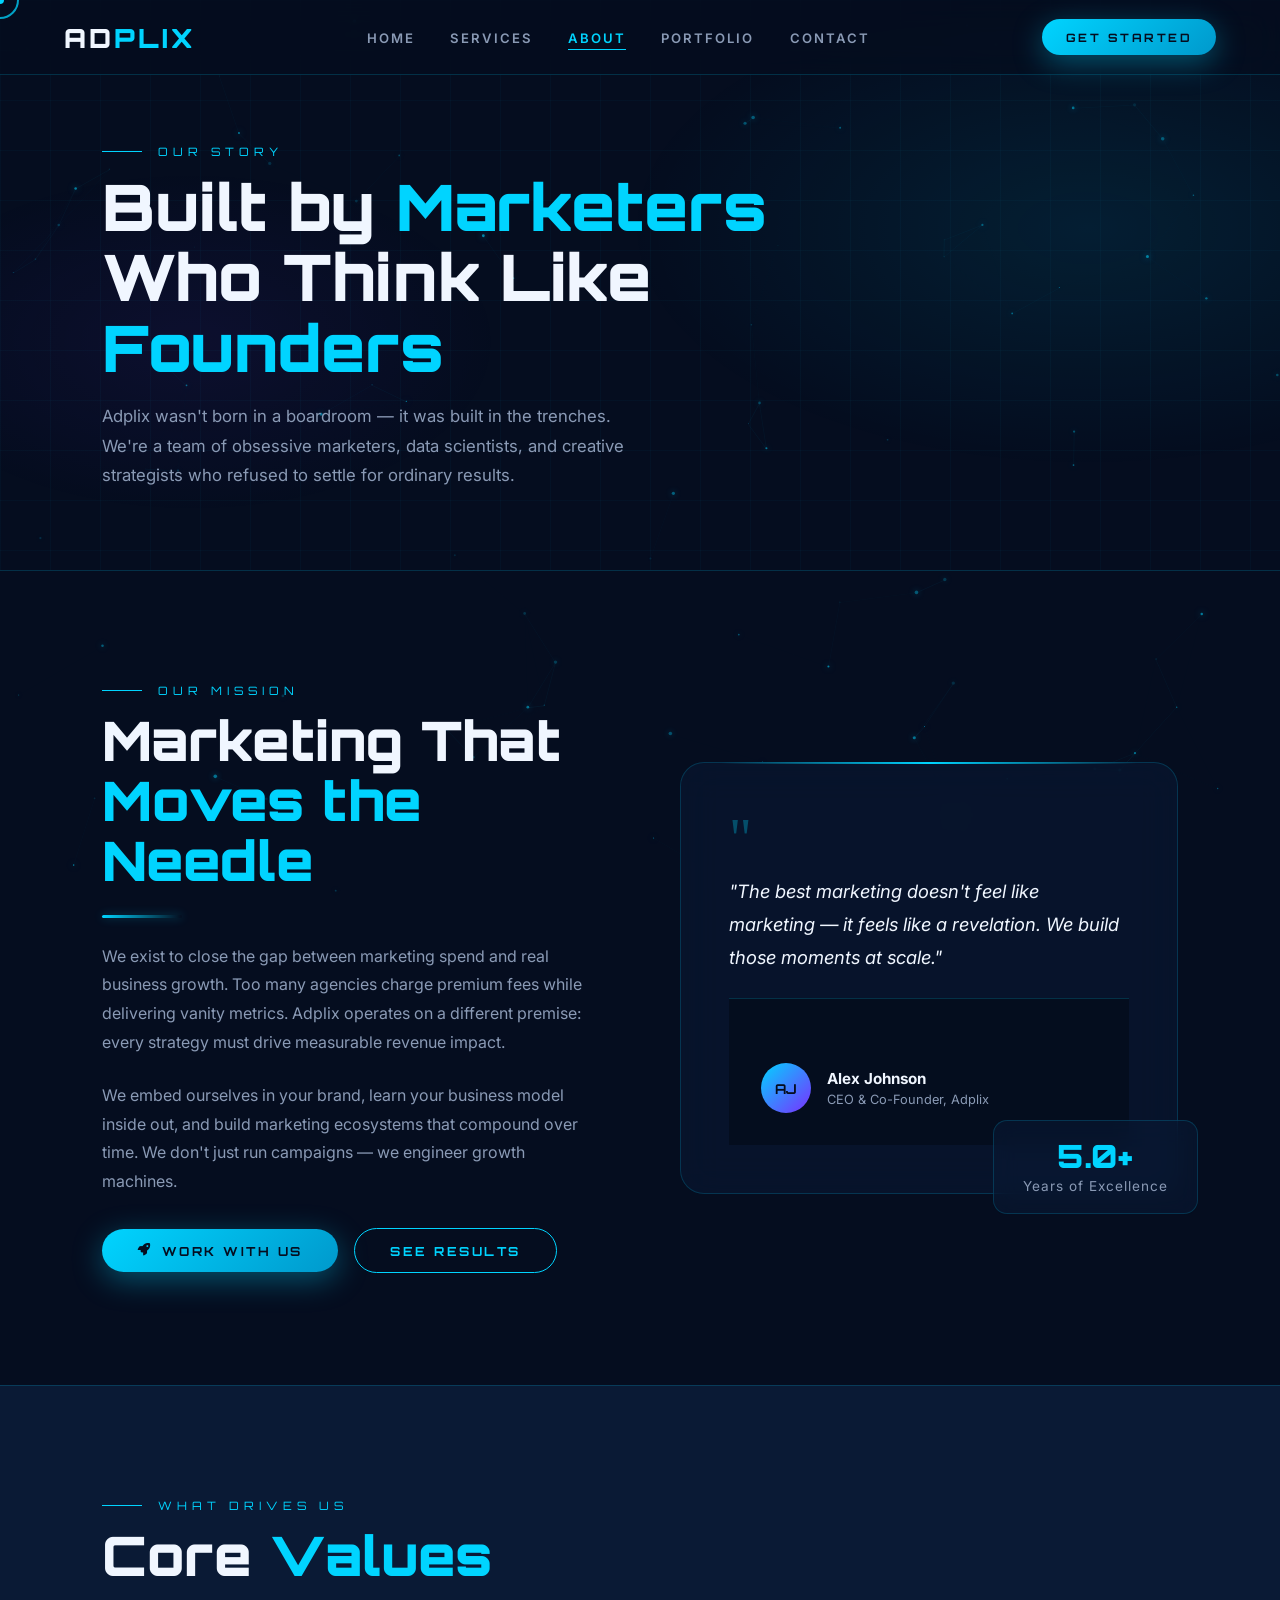
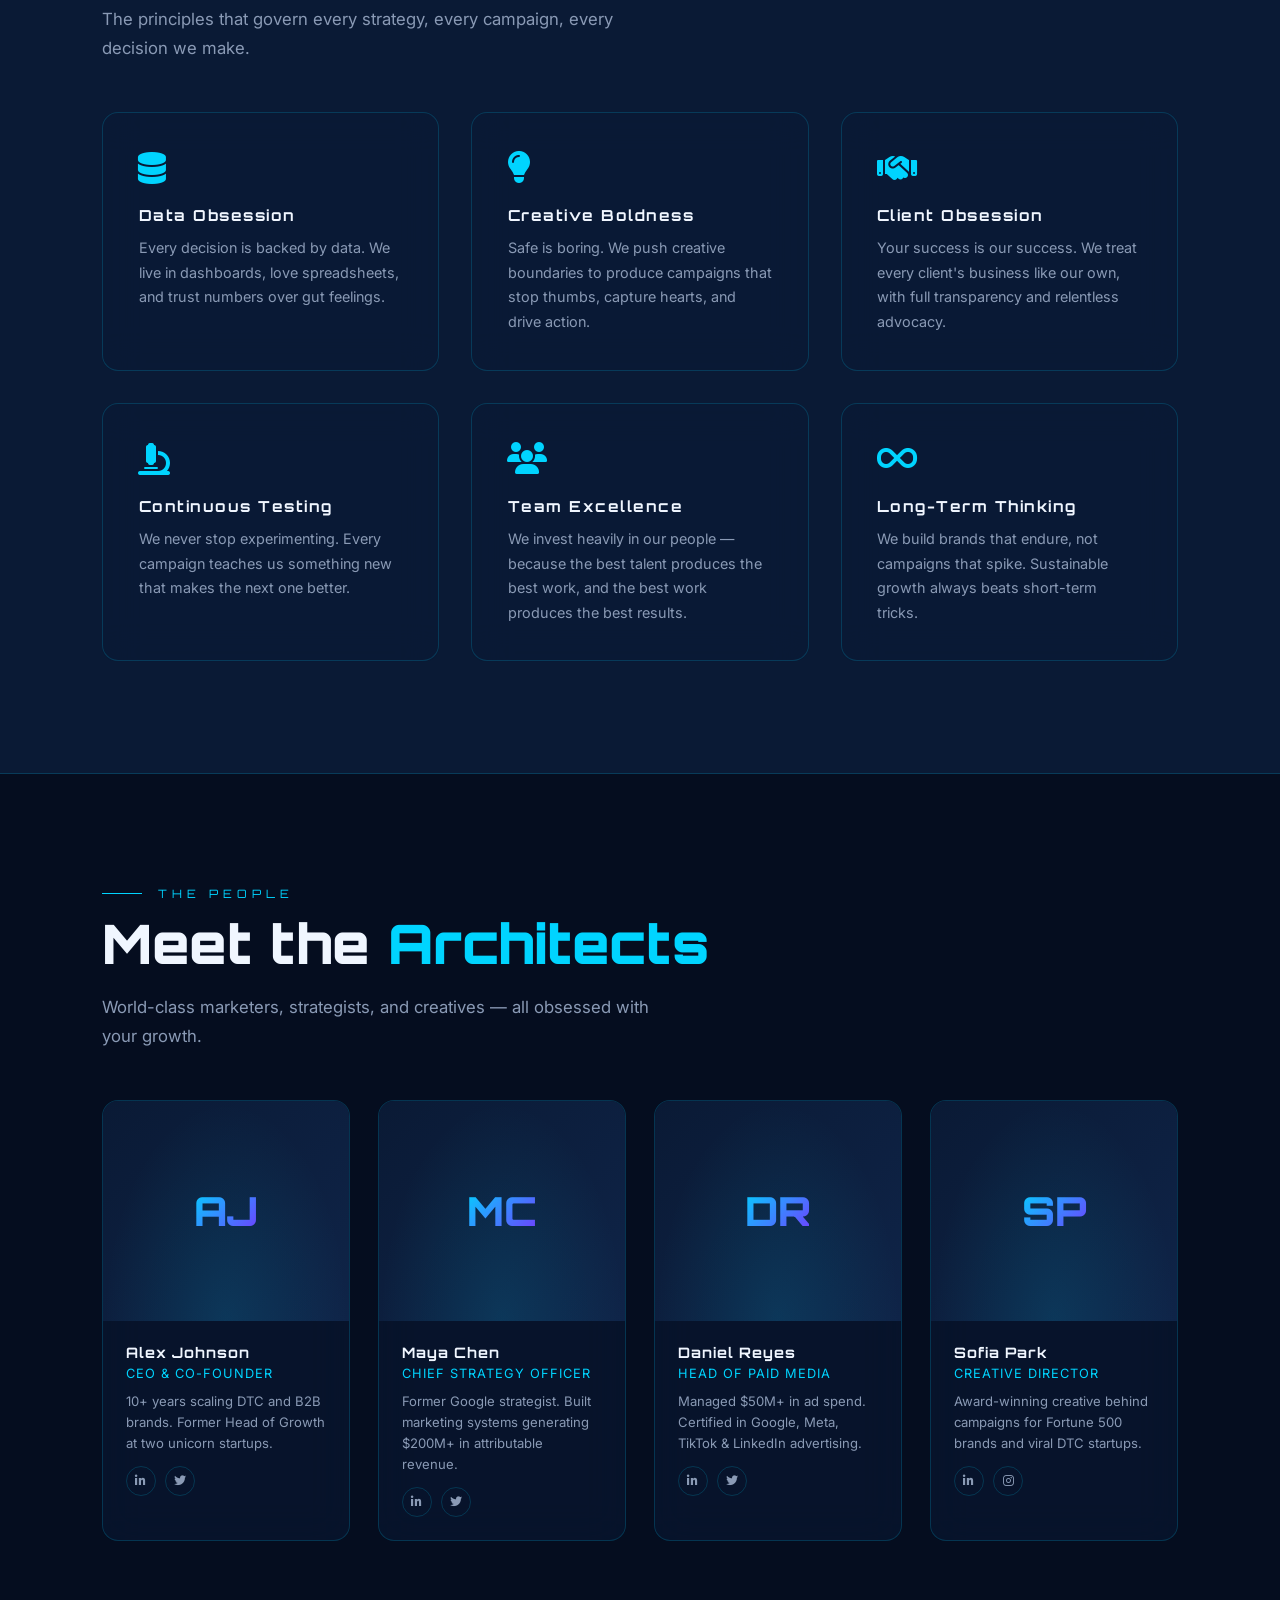
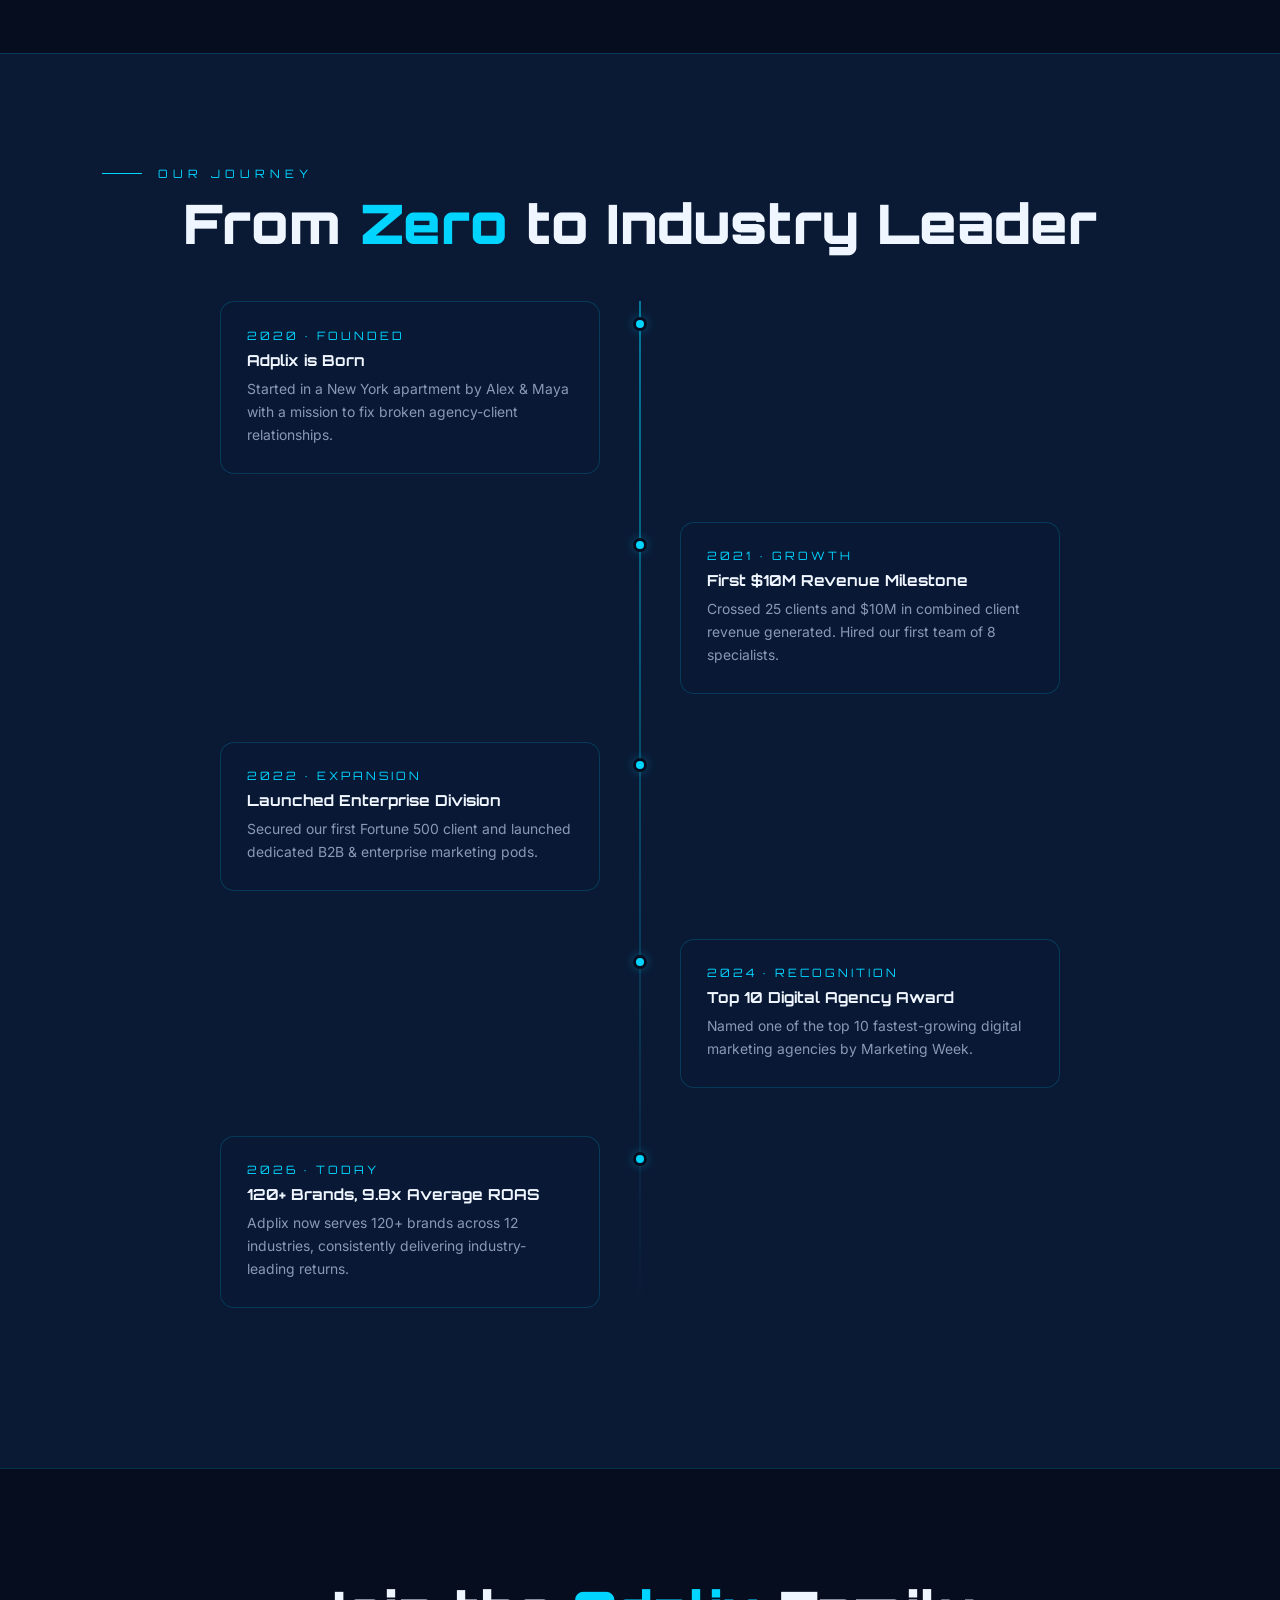
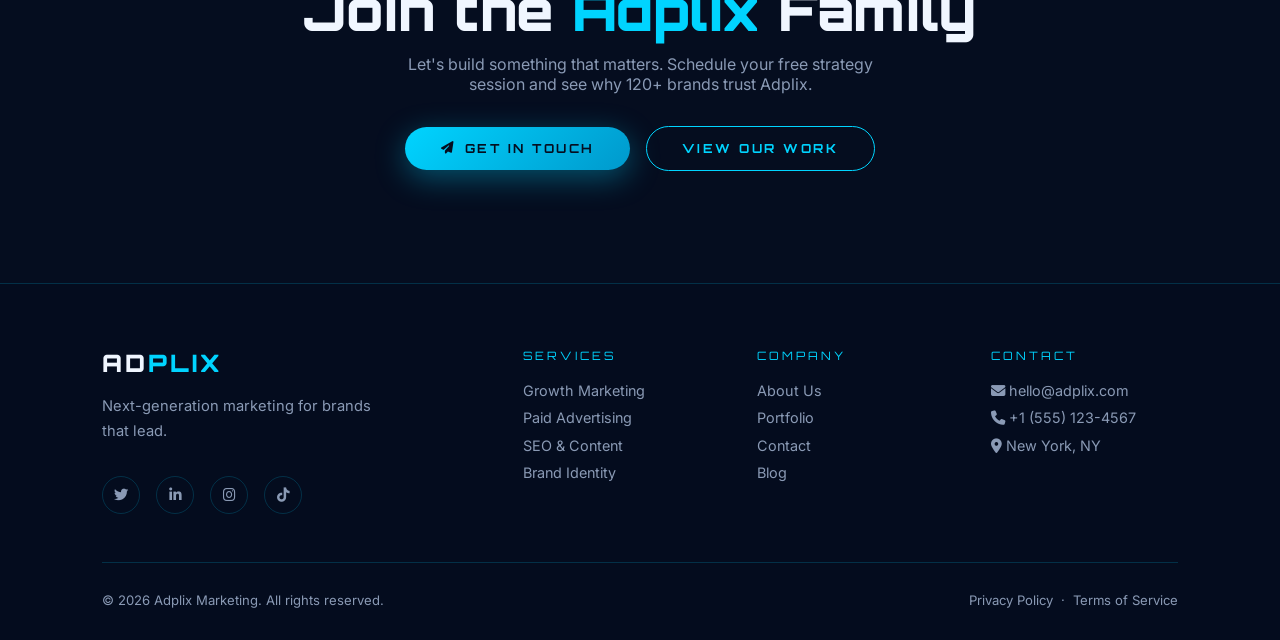
==== about.html @ 8b72fd08 "Launch Adplix futuristic 5-page marketing website - index.html: Full hero with animated hex grid, pa" ====
<!DOCTYPE html>
<html lang="en">
<head>
  <meta charset="UTF-8" />
  <meta name="viewport" content="width=device-width, initial-scale=1.0" />
  <title>About – Adplix | Our Story, Mission & World-Class Team</title>

  <!-- SEO -->
  <meta name="description" content="Learn the story behind Adplix — our mission to redefine marketing, the team driving it, and the values that make us different from every other agency." />
  <meta name="keywords" content="about Adplix, marketing agency team, agency mission, digital marketing experts, Adplix story" />
  <meta name="robots" content="index, follow" />
  <link rel="canonical" href="https://adplix.com/about.html" />
  <meta property="og:title" content="About Adplix – The Team Behind the Marketing Revolution" />
  <meta property="og:description" content="Meet the visionary team at Adplix. Learn our story and what drives us to push marketing forward." />
  <meta property="og:url" content="https://adplix.com/about.html" />

  <link rel="preconnect" href="https://fonts.googleapis.com" />
  <link rel="preconnect" href="https://fonts.gstatic.com" crossorigin />
  <link href="https://fonts.googleapis.com/css2?family=Orbitron:wght@400;700;900&family=Inter:wght@300;400;500;600;700&display=swap" rel="stylesheet" />
  <link rel="stylesheet" href="https://cdnjs.cloudflare.com/ajax/libs/font-awesome/6.5.0/css/all.min.css" />
  <link rel="stylesheet" href="style.css" />

  <style>
    .page-hero {
      position: relative; padding: 9rem 8% 5rem;
      overflow: hidden; border-bottom: 1px solid var(--glass-border);
    }
    .page-hero-bg {
      position: absolute; inset: 0;
      background: radial-gradient(ellipse 60% 70% at 85% 40%, rgba(0,212,255,.09) 0%, transparent 60%),
                  radial-gradient(ellipse 40% 50% at 15% 60%, rgba(123,47,255,.07) 0%, transparent 60%);
    }
    .page-hero-grid {
      position: absolute; inset: 0;
      background-image: linear-gradient(rgba(0,212,255,.03) 1px, transparent 1px),
                        linear-gradient(90deg, rgba(0,212,255,.03) 1px, transparent 1px);
      background-size: 50px 50px;
    }
    .page-hero-content { position: relative; z-index: 1; max-width: 700px; }
    .page-hero-title {
      font-family: var(--font-head);
      font-size: clamp(2.2rem, 5vw, 4rem);
      font-weight: 900; color: var(--white); line-height: 1.1;
    }
    .page-hero-title span { color: var(--cyan); }
    .page-hero-sub { margin-top: 1.2rem; font-size: 1.05rem; color: var(--grey); line-height: 1.75; max-width: 540px; }

    /* ── Mission Split ── */
    .mission-split {
      display: grid; grid-template-columns: 1fr 1fr; gap: 5rem; align-items: center;
    }
    .mission-visual {
      position: relative;
    }
    .mission-box {
      position: relative; padding: 3rem;
      background: var(--glass-bg);
      border: 1px solid var(--glass-border);
      backdrop-filter: blur(18px);
      border-radius: 24px;
    }
    .mission-box::before {
      content: ''; position: absolute;
      top: -1px; left: 40px; right: 40px; height: 2px;
      background: linear-gradient(90deg, transparent, var(--cyan), transparent);
    }
    .mission-quote {
      font-size: 3.5rem; color: var(--cyan); opacity: .3;
      font-family: serif; line-height: 1; margin-bottom: .5rem;
    }
    .mission-box blockquote {
      font-size: 1.15rem; line-height: 1.8; color: var(--white);
      font-style: italic;
    }
    .mission-box footer {
      margin-top: 1.5rem; display: flex; align-items: center; gap: 1rem;
    }
    .mission-avatar {
      width: 50px; height: 50px; border-radius: 50%;
      background: linear-gradient(135deg, var(--cyan), #7b2fff);
      display: flex; align-items: center; justify-content: center;
      font-family: var(--font-head); font-size: .85rem; font-weight: 700; color: var(--navy);
    }
    .mission-avatar-info strong { display: block; color: var(--white); font-size: .95rem; }
    .mission-avatar-info span { font-size: .8rem; color: var(--grey); }
    .floating-stat {
      position: absolute; bottom: -20px; right: -20px;
      background: var(--glass-bg);
      border: 1px solid var(--glass-border);
      backdrop-filter: blur(12px);
      border-radius: 14px;
      padding: 1.2rem 1.8rem;
      text-align: center;
    }
    .floating-stat .stat-value { font-size: 2rem; }

    /* ── Values ── */
    .values-section { background: var(--navy-mid); border-top: 1px solid var(--glass-border); border-bottom: 1px solid var(--glass-border); }
    .values-grid {
      display: grid; grid-template-columns: repeat(3, 1fr); gap: 2rem; margin-top: 3rem;
    }
    .value-card {
      padding: 2.2rem;
      position: relative; overflow: hidden;
      transition: all 0.35s ease;
    }
    .value-card::after {
      content: ''; position: absolute; bottom: 0; left: 0; right: 0; height: 2px;
      background: linear-gradient(90deg, transparent, var(--cyan), transparent);
      transform: scaleX(0); transition: transform 0.4s;
    }
    .value-card:hover { transform: translateY(-6px); }
    .value-card:hover::after { transform: scaleX(1); }
    .value-icon { font-size: 2rem; color: var(--cyan); margin-bottom: 1.2rem; }
    .value-card h3 {
      font-family: var(--font-head); font-size: .95rem;
      letter-spacing: 1.5px; color: var(--white); margin-bottom: .7rem;
    }
    .value-card p { font-size: .9rem; color: var(--grey); line-height: 1.7; }

    /* ── Team ── */
    .team-grid {
      display: grid; grid-template-columns: repeat(4, 1fr); gap: 1.8rem; margin-top: 3rem;
    }
    .team-card {
      padding: 0; overflow: hidden;
      transition: all 0.35s ease;
    }
    .team-card:hover { transform: translateY(-8px); box-shadow: 0 24px 60px rgba(0,0,0,.5); }
    .team-avatar-box {
      height: 220px;
      background: linear-gradient(135deg, var(--navy-mid), var(--navy-light));
      position: relative; overflow: hidden;
      display: flex; align-items: center; justify-content: center;
    }
    .team-initials {
      font-family: var(--font-head); font-size: 2.5rem; font-weight: 900;
      background: linear-gradient(135deg, var(--cyan), #7b2fff);
      -webkit-background-clip: text; -webkit-text-fill-color: transparent;
      background-clip: text;
    }
    .team-avatar-box::before {
      content: ''; position: absolute; inset: 0;
      background: radial-gradient(ellipse at bottom, rgba(0,212,255,.12) 0%, transparent 70%);
    }
    .team-info { padding: 1.4rem; }
    .team-info h3 { font-family: var(--font-head); font-size: .9rem; letter-spacing: 1px; color: var(--white); margin-bottom: .3rem; }
    .team-info .role { font-size: .8rem; color: var(--cyan); letter-spacing: 1px; text-transform: uppercase; margin-bottom: .6rem; }
    .team-info p { font-size: .82rem; color: var(--grey); line-height: 1.6; }
    .team-socials { display: flex; gap: .6rem; margin-top: .8rem; }
    .team-socials a {
      width: 30px; height: 30px; border-radius: 50%;
      border: 1px solid var(--glass-border);
      display: flex; align-items: center; justify-content: center;
      color: var(--grey); font-size: .75rem;
      transition: var(--transition);
    }
    .team-socials a:hover { border-color: var(--cyan); color: var(--cyan); }

    /* ── Timeline ── */
    .timeline { position: relative; margin-top: 3rem; }
    .timeline::before {
      content: ''; position: absolute; left: 50%; top: 0; bottom: 0;
      width: 1px; background: linear-gradient(to bottom, var(--cyan), transparent);
      transform: translateX(-50%);
    }
    .timeline-item {
      display: flex; justify-content: flex-end; padding-right: calc(50% + 40px);
      margin-bottom: 3rem; position: relative;
    }
    .timeline-item:nth-child(even) {
      justify-content: flex-start; padding-right: 0; padding-left: calc(50% + 40px);
    }
    .timeline-dot {
      position: absolute; left: 50%; top: 1rem;
      width: 14px; height: 14px; border-radius: 50%;
      background: var(--cyan); border: 3px solid var(--navy);
      box-shadow: var(--glow-sm);
      transform: translateX(-50%);
    }
    .timeline-card {
      max-width: 380px;
      background: var(--glass-bg);
      border: 1px solid var(--glass-border);
      backdrop-filter: blur(14px);
      border-radius: 14px; padding: 1.6rem;
      transition: all 0.3s;
    }
    .timeline-card:hover { border-color: var(--cyan); box-shadow: var(--glow-sm); }
    .timeline-year {
      font-family: var(--font-head); font-size: .72rem;
      letter-spacing: 3px; color: var(--cyan); margin-bottom: .5rem;
    }
    .timeline-card h3 { font-family: var(--font-head); font-size: .95rem; color: var(--white); margin-bottom: .5rem; }
    .timeline-card p { font-size: .87rem; color: var(--grey); line-height: 1.65; }

    @media (max-width: 1100px) {
      .team-grid { grid-template-columns: repeat(2, 1fr); }
    }
    @media (max-width: 860px) {
      .mission-split { grid-template-columns: 1fr; gap: 3rem; }
      .floating-stat { position: relative; bottom: auto; right: auto; display: inline-block; margin-top: 1.5rem; }
      .values-grid { grid-template-columns: 1fr 1fr; }
      .team-grid { grid-template-columns: 1fr 1fr; }
      .timeline::before { left: 20px; }
      .timeline-item, .timeline-item:nth-child(even) {
        justify-content: flex-start; padding-right: 0; padding-left: 55px;
      }
      .timeline-dot { left: 20px; }
    }
    @media (max-width: 520px) {
      .values-grid, .team-grid { grid-template-columns: 1fr; }
    }
  </style>
</head>
<body>

<div id="cursor-outer"></div>
<div id="cursor-inner"></div>
<canvas id="particles-canvas"></canvas>
<div id="page-transition" class="slide-in"></div>

<nav class="nav" role="navigation" aria-label="Main navigation">
  <a href="index.html" class="nav-logo">AD<span>PLIX</span></a>
  <ul class="nav-links">
    <li><a href="index.html">Home</a></li>
    <li><a href="services.html">Services</a></li>
    <li><a href="about.html" class="active">About</a></li>
    <li><a href="portfolio.html">Portfolio</a></li>
    <li><a href="contact.html">Contact</a></li>
  </ul>
  <a href="contact.html" class="btn btn-primary" style="font-size:.72rem;padding:.65rem 1.5rem;">Get Started</a>
  <button class="hamburger" aria-label="Toggle menu"><span></span><span></span><span></span></button>
</nav>
<div class="mobile-nav" role="dialog" aria-modal="true">
  <a href="index.html">Home</a><a href="services.html">Services</a>
  <a href="about.html">About</a><a href="portfolio.html">Portfolio</a>
  <a href="contact.html">Contact</a>
</div>

<!-- Page Hero -->
<header class="page-hero" role="banner">
  <div class="page-hero-bg" aria-hidden="true"></div>
  <div class="page-hero-grid" aria-hidden="true"></div>
  <div class="page-hero-content">
    <div class="section-label">Our Story</div>
    <h1 class="page-hero-title reveal">Built by <span>Marketers</span><br/>Who Think Like <span>Founders</span></h1>
    <p class="page-hero-sub reveal" data-delay="100">
      Adplix wasn't born in a boardroom — it was built in the trenches. We're a team of obsessive marketers, data scientists, and creative strategists who refused to settle for ordinary results.
    </p>
  </div>
</header>

<!-- ── Mission ── -->
<section class="section" aria-labelledby="mission-heading">
  <div class="mission-split">
    <div class="reveal-left">
      <div class="section-label">Our Mission</div>
      <h2 class="section-title" id="mission-heading">Marketing That<br/><span>Moves the Needle</span></h2>
      <div class="glow-divider"></div>
      <p style="color:var(--grey);line-height:1.8;margin-bottom:1.5rem;">
        We exist to close the gap between marketing spend and real business growth. Too many agencies charge premium fees while delivering vanity metrics. Adplix operates on a different premise: every strategy must drive measurable revenue impact.
      </p>
      <p style="color:var(--grey);line-height:1.8;margin-bottom:2rem;">
        We embed ourselves in your brand, learn your business model inside out, and build marketing ecosystems that compound over time. We don't just run campaigns — we engineer growth machines.
      </p>
      <div class="flex-center gap-1" style="justify-content:flex-start;">
        <a href="contact.html" class="btn btn-primary"><i class="fas fa-rocket"></i> Work With Us</a>
        <a href="portfolio.html" class="btn btn-outline">See Results</a>
      </div>
    </div>

    <div class="mission-visual reveal-right">
      <div class="mission-box">
        <div class="mission-quote">"</div>
        <blockquote>"The best marketing doesn't feel like marketing — it feels like a revelation. We build those moments at scale."</blockquote>
        <footer>
          <div class="mission-avatar">AJ</div>
          <div class="mission-avatar-info">
            <strong>Alex Johnson</strong>
            <span>CEO & Co-Founder, Adplix</span>
          </div>
        </footer>
      </div>
      <div class="floating-stat glass">
        <div class="stat-value" data-count="5" data-suffix="+">0</div>
        <div class="stat-label">Years of Excellence</div>
      </div>
    </div>
  </div>
</section>

<!-- ── Values ── -->
<section class="section values-section" aria-labelledby="values-heading">
  <div class="section-label">What Drives Us</div>
  <h2 class="section-title reveal" id="values-heading">Core <span>Values</span></h2>
  <p class="section-sub reveal" data-delay="100">The principles that govern every strategy, every campaign, every decision we make.</p>

  <div class="values-grid">
    <div class="glass value-card tilt reveal" data-delay="0">
      <div class="value-icon"><i class="fas fa-database"></i></div>
      <h3>Data Obsession</h3>
      <p>Every decision is backed by data. We live in dashboards, love spreadsheets, and trust numbers over gut feelings.</p>
    </div>
    <div class="glass value-card tilt reveal" data-delay="80">
      <div class="value-icon"><i class="fas fa-lightbulb"></i></div>
      <h3>Creative Boldness</h3>
      <p>Safe is boring. We push creative boundaries to produce campaigns that stop thumbs, capture hearts, and drive action.</p>
    </div>
    <div class="glass value-card tilt reveal" data-delay="160">
      <div class="value-icon"><i class="fas fa-handshake"></i></div>
      <h3>Client Obsession</h3>
      <p>Your success is our success. We treat every client's business like our own, with full transparency and relentless advocacy.</p>
    </div>
    <div class="glass value-card tilt reveal" data-delay="0">
      <div class="value-icon"><i class="fas fa-microscope"></i></div>
      <h3>Continuous Testing</h3>
      <p>We never stop experimenting. Every campaign teaches us something new that makes the next one better.</p>
    </div>
    <div class="glass value-card tilt reveal" data-delay="80">
      <div class="value-icon"><i class="fas fa-users"></i></div>
      <h3>Team Excellence</h3>
      <p>We invest heavily in our people — because the best talent produces the best work, and the best work produces the best results.</p>
    </div>
    <div class="glass value-card tilt reveal" data-delay="160">
      <div class="value-icon"><i class="fas fa-infinity"></i></div>
      <h3>Long-Term Thinking</h3>
      <p>We build brands that endure, not campaigns that spike. Sustainable growth always beats short-term tricks.</p>
    </div>
  </div>
</section>

<!-- ── Team ── -->
<section class="section" aria-labelledby="team-heading">
  <div class="section-label">The People</div>
  <h2 class="section-title reveal" id="team-heading">Meet the <span>Architects</span></h2>
  <p class="section-sub reveal" data-delay="100">World-class marketers, strategists, and creatives — all obsessed with your growth.</p>

  <div class="team-grid">
    <article class="glass team-card tilt reveal" data-delay="0">
      <div class="team-avatar-box"><div class="team-initials">AJ</div></div>
      <div class="team-info">
        <h3>Alex Johnson</h3>
        <div class="role">CEO & Co-Founder</div>
        <p>10+ years scaling DTC and B2B brands. Former Head of Growth at two unicorn startups.</p>
        <div class="team-socials">
          <a href="#" aria-label="LinkedIn"><i class="fab fa-linkedin-in"></i></a>
          <a href="#" aria-label="Twitter"><i class="fab fa-twitter"></i></a>
        </div>
      </div>
    </article>

    <article class="glass team-card tilt reveal" data-delay="80">
      <div class="team-avatar-box"><div class="team-initials">MC</div></div>
      <div class="team-info">
        <h3>Maya Chen</h3>
        <div class="role">Chief Strategy Officer</div>
        <p>Former Google strategist. Built marketing systems generating $200M+ in attributable revenue.</p>
        <div class="team-socials">
          <a href="#" aria-label="LinkedIn"><i class="fab fa-linkedin-in"></i></a>
          <a href="#" aria-label="Twitter"><i class="fab fa-twitter"></i></a>
        </div>
      </div>
    </article>

    <article class="glass team-card tilt reveal" data-delay="160">
      <div class="team-avatar-box"><div class="team-initials">DR</div></div>
      <div class="team-info">
        <h3>Daniel Reyes</h3>
        <div class="role">Head of Paid Media</div>
        <p>Managed $50M+ in ad spend. Certified in Google, Meta, TikTok & LinkedIn advertising.</p>
        <div class="team-socials">
          <a href="#" aria-label="LinkedIn"><i class="fab fa-linkedin-in"></i></a>
          <a href="#" aria-label="Twitter"><i class="fab fa-twitter"></i></a>
        </div>
      </div>
    </article>

    <article class="glass team-card tilt reveal" data-delay="240">
      <div class="team-avatar-box"><div class="team-initials">SP</div></div>
      <div class="team-info">
        <h3>Sofia Park</h3>
        <div class="role">Creative Director</div>
        <p>Award-winning creative behind campaigns for Fortune 500 brands and viral DTC startups.</p>
        <div class="team-socials">
          <a href="#" aria-label="LinkedIn"><i class="fab fa-linkedin-in"></i></a>
          <a href="#" aria-label="Instagram"><i class="fab fa-instagram"></i></a>
        </div>
      </div>
    </article>
  </div>
</section>

<!-- ── Timeline ── -->
<section class="section" style="background:var(--navy-mid);border-top:1px solid var(--glass-border);" aria-labelledby="journey-heading">
  <div class="section-label">Our Journey</div>
  <h2 class="section-title reveal text-center" id="journey-heading">From <span>Zero</span> to Industry Leader</h2>

  <div class="timeline mt-3">
    <div class="timeline-item reveal">
      <div class="timeline-dot" aria-hidden="true"></div>
      <div class="timeline-card">
        <div class="timeline-year">2020 · FOUNDED</div>
        <h3>Adplix is Born</h3>
        <p>Started in a New York apartment by Alex & Maya with a mission to fix broken agency-client relationships.</p>
      </div>
    </div>

    <div class="timeline-item reveal" data-delay="100">
      <div class="timeline-dot" aria-hidden="true"></div>
      <div class="timeline-card">
        <div class="timeline-year">2021 · GROWTH</div>
        <h3>First $10M Revenue Milestone</h3>
        <p>Crossed 25 clients and $10M in combined client revenue generated. Hired our first team of 8 specialists.</p>
      </div>
    </div>

    <div class="timeline-item reveal" data-delay="200">
      <div class="timeline-dot" aria-hidden="true"></div>
      <div class="timeline-card">
        <div class="timeline-year">2022 · EXPANSION</div>
        <h3>Launched Enterprise Division</h3>
        <p>Secured our first Fortune 500 client and launched dedicated B2B & enterprise marketing pods.</p>
      </div>
    </div>

    <div class="timeline-item reveal" data-delay="300">
      <div class="timeline-dot" aria-hidden="true"></div>
      <div class="timeline-card">
        <div class="timeline-year">2024 · RECOGNITION</div>
        <h3>Top 10 Digital Agency Award</h3>
        <p>Named one of the top 10 fastest-growing digital marketing agencies by Marketing Week.</p>
      </div>
    </div>

    <div class="timeline-item reveal" data-delay="400">
      <div class="timeline-dot" aria-hidden="true"></div>
      <div class="timeline-card">
        <div class="timeline-year">2026 · TODAY</div>
        <h3>120+ Brands, 9.8x Average ROAS</h3>
        <p>Adplix now serves 120+ brands across 12 industries, consistently delivering industry-leading returns.</p>
      </div>
    </div>
  </div>
</section>

<!-- CTA -->
<section class="section" style="text-align:center;background:var(--navy);border-top:1px solid var(--glass-border);">
  <h2 class="section-title reveal" style="text-align:center;">Join the <span style="color:var(--cyan)">Adplix</span> Family</h2>
  <p class="reveal" data-delay="100" style="color:var(--grey);margin:.8rem auto 2rem;max-width:480px;">Let's build something that matters. Schedule your free strategy session and see why 120+ brands trust Adplix.</p>
  <div class="flex-center gap-1 reveal" data-delay="200">
    <a href="contact.html" class="btn btn-primary"><i class="fas fa-paper-plane"></i> Get in Touch</a>
    <a href="portfolio.html" class="btn btn-outline">View Our Work</a>
  </div>
</section>

<footer role="contentinfo">
  <div class="footer-grid">
    <div>
      <div class="footer-brand-name">AD<span>PLIX</span></div>
      <p class="footer-desc">Next-generation marketing for brands that lead.</p>
      <div class="social-icons mt-2">
        <a href="#" aria-label="Twitter"><i class="fab fa-twitter"></i></a>
        <a href="#" aria-label="LinkedIn"><i class="fab fa-linkedin-in"></i></a>
        <a href="#" aria-label="Instagram"><i class="fab fa-instagram"></i></a>
        <a href="#" aria-label="TikTok"><i class="fab fa-tiktok"></i></a>
      </div>
    </div>
    <div class="footer-col">
      <div class="footer-col-title">Services</div>
      <a href="services.html">Growth Marketing</a>
      <a href="services.html">Paid Advertising</a>
      <a href="services.html">SEO & Content</a>
      <a href="services.html">Brand Identity</a>
    </div>
    <div class="footer-col">
      <div class="footer-col-title">Company</div>
      <a href="about.html">About Us</a>
      <a href="portfolio.html">Portfolio</a>
      <a href="contact.html">Contact</a>
      <a href="#">Blog</a>
    </div>
    <div class="footer-col">
      <div class="footer-col-title">Contact</div>
      <a href="mailto:hello@adplix.com"><i class="fas fa-envelope"></i> hello@adplix.com</a>
      <a href="tel:+15551234567"><i class="fas fa-phone"></i> +1 (555) 123-4567</a>
      <a href="#"><i class="fas fa-map-marker-alt"></i> New York, NY</a>
    </div>
  </div>
  <div class="footer-bottom">
    <span>© 2026 Adplix Marketing. All rights reserved.</span>
    <span><a href="#" style="color:var(--grey)">Privacy Policy</a> &nbsp;·&nbsp; <a href="#" style="color:var(--grey)">Terms of Service</a></span>
  </div>
</footer>

<script src="main.js" defer></script>
</body>
</html>
---- style.css ----
/* ============================================================
   ADPLIX – Global Stylesheet
   Futuristic Marketing Agency | Navy · Black · White · Cyan
   ============================================================ */

/* ── Variables ── */
:root {
  --navy:       #050d1f;
  --navy-mid:   #0a1a35;
  --navy-light: #0f2448;
  --cyan:       #00d4ff;
  --cyan-dim:   #0099cc;
  --white:      #f0f6ff;
  --grey:       #8a9ab5;
  --glass-bg:   rgba(10, 26, 53, 0.55);
  --glass-border: rgba(0, 212, 255, 0.18);
  --glow:       0 0 24px rgba(0, 212, 255, 0.45);
  --glow-sm:    0 0 10px rgba(0, 212, 255, 0.3);
  --transition: all 0.38s cubic-bezier(0.4, 0, 0.2, 1);
  --font-head:  'Orbitron', sans-serif;
  --font-body:  'Inter', sans-serif;
}

/* ── Reset ── */
*, *::before, *::after { box-sizing: border-box; margin: 0; padding: 0; }
html { scroll-behavior: smooth; font-size: 16px; }
body {
  font-family: var(--font-body);
  background: var(--navy);
  color: var(--white);
  overflow-x: hidden;
  cursor: none;
}
a { color: inherit; text-decoration: none; }
img { max-width: 100%; display: block; }
ul { list-style: none; }

/* ── Custom Cursor ── */
#cursor-outer {
  position: fixed; z-index: 9999; pointer-events: none;
  width: 38px; height: 38px;
  border: 2px solid var(--cyan);
  border-radius: 50%;
  transform: translate(-50%, -50%);
  transition: width .25s, height .25s, border-color .25s, opacity .25s;
  opacity: 0.75;
}
#cursor-inner {
  position: fixed; z-index: 10000; pointer-events: none;
  width: 8px; height: 8px;
  background: var(--cyan);
  border-radius: 50%;
  transform: translate(-50%, -50%);
  transition: transform .12s, width .2s, height .2s;
}
body.cursor-hover #cursor-outer {
  width: 58px; height: 58px;
  border-color: rgba(0,212,255,.5);
  background: rgba(0,212,255,.07);
}
body.cursor-hover #cursor-inner { width: 5px; height: 5px; }

/* ── Canvas Particles ── */
#particles-canvas {
  position: fixed; inset: 0; z-index: 0; pointer-events: none;
}

/* ── Page Transition Overlay ── */
#page-transition {
  position: fixed; inset: 0; z-index: 9000;
  background: var(--navy);
  clip-path: inset(0 0 100% 0);
  transition: clip-path 0.55s cubic-bezier(0.76, 0, 0.24, 1);
  pointer-events: none;
}
#page-transition.slide-in  { clip-path: inset(0 0 0% 0); }
#page-transition.slide-out { clip-path: inset(100% 0 0 0); }

/* ── Scrollbar ── */
::-webkit-scrollbar { width: 5px; }
::-webkit-scrollbar-track { background: var(--navy); }
::-webkit-scrollbar-thumb { background: var(--cyan-dim); border-radius: 4px; }

/* ── Navigation ── */
.nav {
  position: fixed; top: 0; left: 0; right: 0; z-index: 800;
  display: flex; align-items: center; justify-content: space-between;
  padding: 1.2rem 5%;
  background: rgba(5, 13, 31, 0.7);
  backdrop-filter: blur(16px);
  border-bottom: 1px solid var(--glass-border);
  transition: var(--transition);
}
.nav.scrolled {
  padding: 0.75rem 5%;
  background: rgba(5, 13, 31, 0.92);
}
.nav-logo {
  font-family: var(--font-head);
  font-size: 1.65rem;
  font-weight: 900;
  letter-spacing: 3px;
  color: var(--white);
  text-transform: uppercase;
}
.nav-logo span { color: var(--cyan); }
.nav-links { display: flex; gap: 2.2rem; }
.nav-links a {
  font-size: 0.82rem;
  font-weight: 600;
  letter-spacing: 2px;
  text-transform: uppercase;
  color: var(--grey);
  position: relative;
  transition: var(--transition);
}
.nav-links a::after {
  content: ''; position: absolute; bottom: -4px; left: 0;
  width: 0; height: 1.5px;
  background: var(--cyan);
  transition: width 0.3s ease;
}
.nav-links a:hover, .nav-links a.active { color: var(--cyan); }
.nav-links a:hover::after, .nav-links a.active::after { width: 100%; }

/* Hamburger */
.hamburger { display: none; flex-direction: column; gap: 5px; cursor: none; }
.hamburger span {
  display: block; width: 26px; height: 2px;
  background: var(--white); transition: var(--transition);
}
.hamburger.open span:nth-child(1) { transform: translateY(7px) rotate(45deg); }
.hamburger.open span:nth-child(2) { opacity: 0; }
.hamburger.open span:nth-child(3) { transform: translateY(-7px) rotate(-45deg); }

/* Mobile Nav */
.mobile-nav {
  display: none; position: fixed; inset: 0; z-index: 700;
  background: rgba(5,13,31,0.97); backdrop-filter: blur(20px);
  flex-direction: column; align-items: center; justify-content: center;
  gap: 2.5rem;
  transform: translateX(100%); transition: transform 0.4s ease;
}
.mobile-nav.open { transform: translateX(0); display: flex; }
.mobile-nav a {
  font-family: var(--font-head);
  font-size: 1.6rem; letter-spacing: 3px;
  text-transform: uppercase; color: var(--white);
  transition: var(--transition);
}
.mobile-nav a:hover { color: var(--cyan); text-shadow: var(--glow); }

/* ── Glassmorphism Card ── */
.glass {
  background: var(--glass-bg);
  border: 1px solid var(--glass-border);
  backdrop-filter: blur(18px);
  border-radius: 16px;
}

/* ── Section Wrapper ── */
.section {
  position: relative; z-index: 1;
  padding: 7rem 8%;
}
.section-label {
  font-family: var(--font-head);
  font-size: 0.72rem; letter-spacing: 5px;
  text-transform: uppercase; color: var(--cyan);
  margin-bottom: 0.8rem;
  display: flex; align-items: center; gap: 1rem;
}
.section-label::before {
  content: ''; display: inline-block;
  width: 40px; height: 1px; background: var(--cyan);
}
.section-title {
  font-family: var(--font-head);
  font-size: clamp(2rem, 4.5vw, 3.4rem);
  font-weight: 900; line-height: 1.1;
  color: var(--white);
}
.section-title span { color: var(--cyan); }
.section-sub {
  margin-top: 1.2rem;
  font-size: 1.05rem; line-height: 1.75;
  color: var(--grey); max-width: 560px;
}

/* ── Cyan Button ── */
.btn {
  display: inline-flex; align-items: center; gap: 0.6rem;
  padding: 0.85rem 2.2rem;
  font-family: var(--font-head);
  font-size: 0.78rem; font-weight: 700;
  letter-spacing: 2.5px; text-transform: uppercase;
  border: none; border-radius: 50px;
  cursor: none; transition: var(--transition);
  position: relative; overflow: hidden;
}
.btn-primary {
  background: linear-gradient(135deg, var(--cyan), var(--cyan-dim));
  color: var(--navy);
  box-shadow: 0 8px 30px rgba(0,212,255,0.35);
}
.btn-primary:hover {
  transform: translateY(-3px);
  box-shadow: 0 14px 40px rgba(0,212,255,0.55);
}
.btn-outline {
  background: transparent;
  border: 1.5px solid var(--cyan);
  color: var(--cyan);
}
.btn-outline:hover {
  background: rgba(0,212,255,0.08);
  transform: translateY(-3px);
  box-shadow: var(--glow-sm);
}

/* ── Glowing Divider ── */
.glow-divider {
  width: 80px; height: 3px;
  background: linear-gradient(90deg, var(--cyan), transparent);
  border-radius: 2px; margin: 1.5rem 0;
  box-shadow: var(--glow-sm);
}

/* ── Reveal Animations ── */
.reveal {
  opacity: 0; transform: translateY(40px);
  transition: opacity 0.7s ease, transform 0.7s ease;
}
.reveal.revealed { opacity: 1; transform: translateY(0); }
.reveal-left  { opacity: 0; transform: translateX(-50px); transition: opacity 0.7s ease, transform 0.7s ease; }
.reveal-right { opacity: 0; transform: translateX(50px);  transition: opacity 0.7s ease, transform 0.7s ease; }
.reveal-left.revealed, .reveal-right.revealed { opacity: 1; transform: translateX(0); }

/* ── Grid helpers ── */
.grid-2 { display: grid; grid-template-columns: repeat(2, 1fr); gap: 2.5rem; }
.grid-3 { display: grid; grid-template-columns: repeat(3, 1fr); gap: 2rem; }
.grid-4 { display: grid; grid-template-columns: repeat(4, 1fr); gap: 1.8rem; }

/* ── Footer ── */
footer {
  position: relative; z-index: 1;
  background: rgba(5,13,31,0.95);
  border-top: 1px solid var(--glass-border);
  padding: 4rem 8% 2rem;
}
.footer-grid {
  display: grid;
  grid-template-columns: 2fr 1fr 1fr 1fr;
  gap: 3rem; margin-bottom: 3rem;
}
.footer-brand-name {
  font-family: var(--font-head);
  font-size: 1.5rem; font-weight: 900;
  letter-spacing: 3px; color: var(--white);
  margin-bottom: 1rem;
}
.footer-brand-name span { color: var(--cyan); }
.footer-desc { color: var(--grey); line-height: 1.7; font-size: 0.92rem; max-width: 280px; }
.footer-col-title {
  font-family: var(--font-head);
  font-size: 0.72rem; letter-spacing: 3px;
  text-transform: uppercase; color: var(--cyan);
  margin-bottom: 1.2rem;
}
.footer-col a {
  display: block; color: var(--grey);
  font-size: 0.9rem; margin-bottom: 0.65rem;
  transition: var(--transition);
}
.footer-col a:hover { color: var(--white); padding-left: 6px; }
.footer-bottom {
  display: flex; align-items: center; justify-content: space-between;
  border-top: 1px solid var(--glass-border);
  padding-top: 1.8rem;
  font-size: 0.82rem; color: var(--grey);
}
.social-icons { display: flex; gap: 1rem; }
.social-icons a {
  width: 38px; height: 38px; border-radius: 50%;
  border: 1px solid var(--glass-border);
  display: flex; align-items: center; justify-content: center;
  color: var(--grey); font-size: 0.9rem;
  transition: var(--transition);
}
.social-icons a:hover {
  border-color: var(--cyan); color: var(--cyan);
  box-shadow: var(--glow-sm);
}

/* ── Ticker / Marquee ── */
.marquee-wrap {
  overflow: hidden; background: var(--navy-mid);
  border-top: 1px solid var(--glass-border);
  border-bottom: 1px solid var(--glass-border);
  padding: 1rem 0;
}
.marquee-track {
  display: flex; width: max-content;
  animation: marquee 28s linear infinite;
}
.marquee-item {
  white-space: nowrap;
  font-family: var(--font-head);
  font-size: 0.75rem; letter-spacing: 3px;
  text-transform: uppercase; color: var(--grey);
  padding: 0 2.5rem;
}
.marquee-item span { color: var(--cyan); margin-right: 1rem; }
@keyframes marquee { from { transform: translateX(0); } to { transform: translateX(-50%); } }

/* ── Stats Counter ── */
.stat-value {
  font-family: var(--font-head);
  font-size: clamp(2.2rem, 4vw, 3rem);
  font-weight: 900; color: var(--cyan);
  line-height: 1;
}
.stat-label { font-size: 0.85rem; color: var(--grey); margin-top: 0.4rem; letter-spacing: 1px; }

/* ── Utility ── */
.text-center { text-align: center; }
.text-cyan   { color: var(--cyan); }
.mt-1 { margin-top: 1rem; }
.mt-2 { margin-top: 2rem; }
.mt-3 { margin-top: 3rem; }
.mx-auto { margin-left: auto; margin-right: auto; }
.flex-center { display: flex; align-items: center; justify-content: center; }
.gap-1 { gap: 1rem; }
.gap-2 { gap: 2rem; }

/* ── Responsive ── */
@media (max-width: 1100px) {
  .grid-4 { grid-template-columns: repeat(2, 1fr); }
  .footer-grid { grid-template-columns: repeat(2, 1fr); }
}
@media (max-width: 860px) {
  .grid-2, .grid-3 { grid-template-columns: 1fr; }
  .nav-links { display: none; }
  .hamburger { display: flex; }
  .section { padding: 5rem 6%; }
  .footer-grid { grid-template-columns: 1fr; }
  .footer-bottom { flex-direction: column; gap: 1rem; text-align: center; }
}
@media (max-width: 520px) {
  .grid-4 { grid-template-columns: 1fr; }
  .section { padding: 4rem 5%; }
}
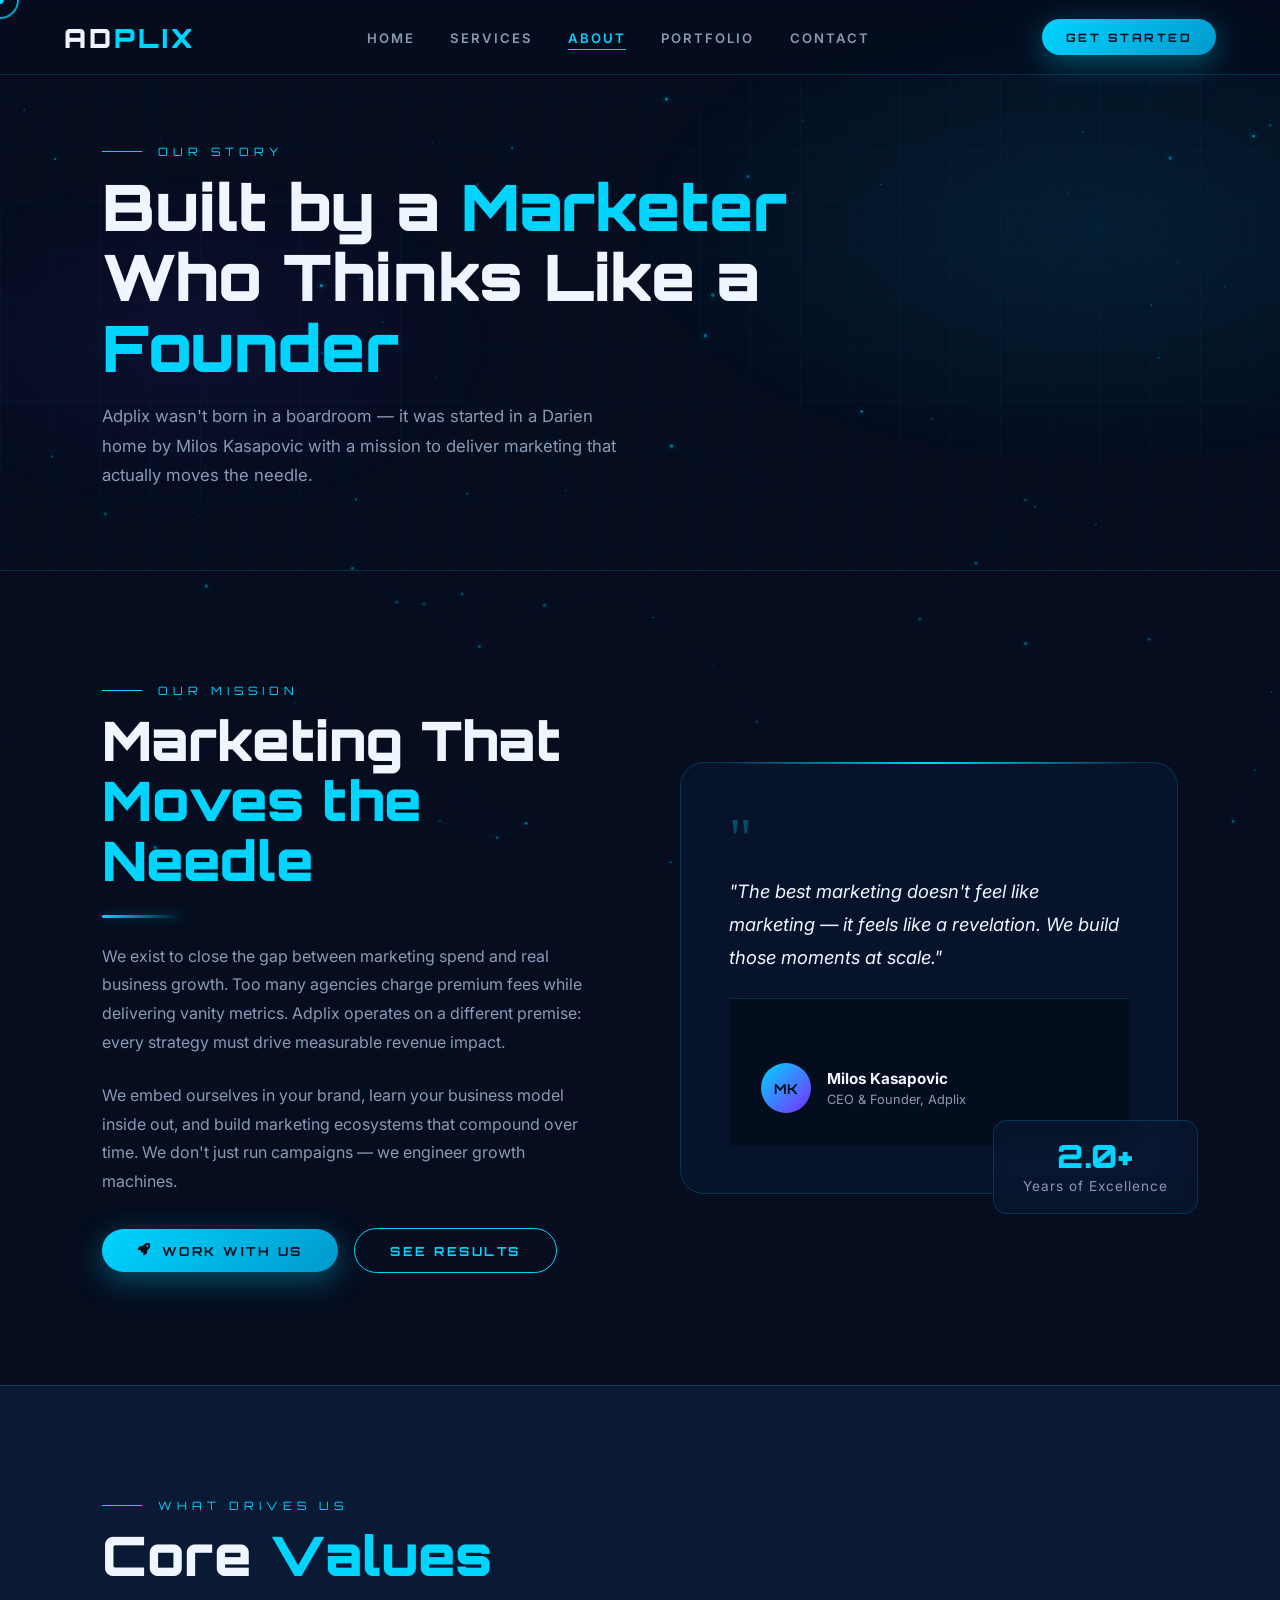
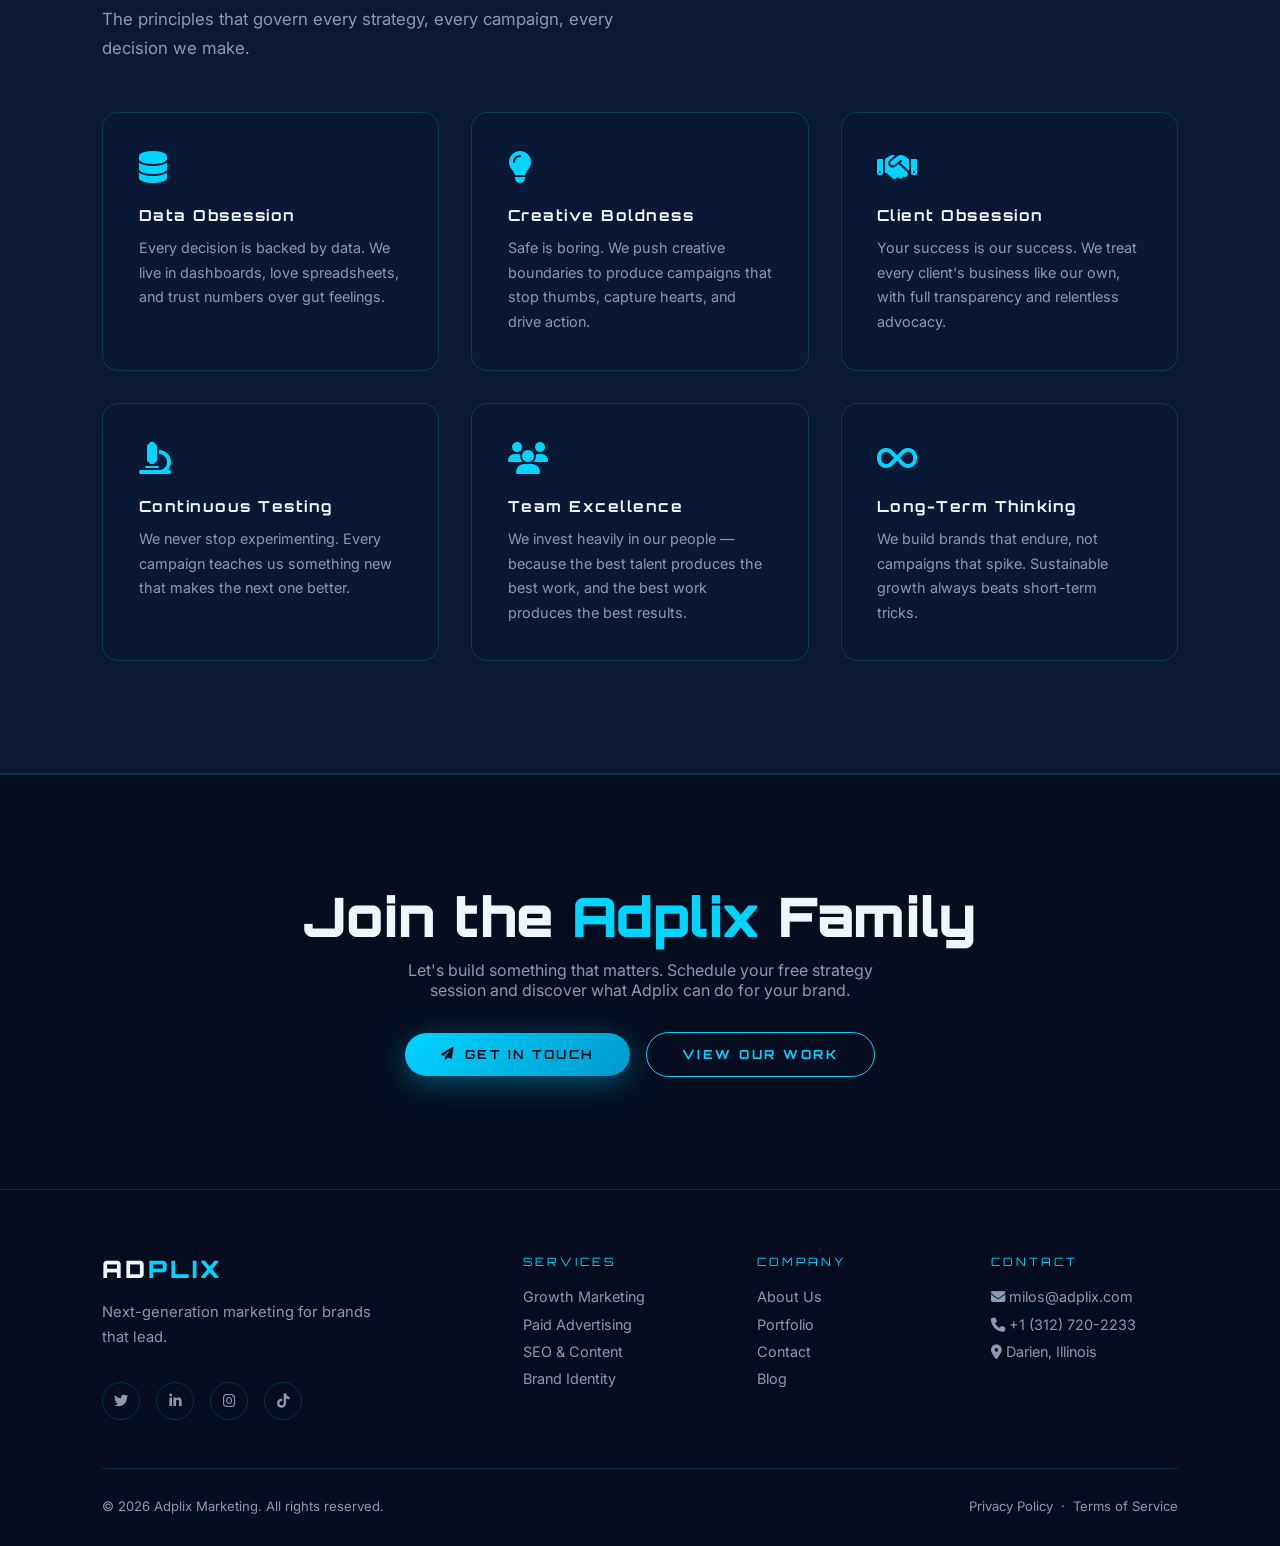
==== commit ab7dc8d8: "Customize site with real business info for Milos Kasapovic - Update contact info: email milos@adplix" ====
--- a/about.html
+++ b/about.html
@@ -9,10 +9,10 @@
   <meta name="description" content="Learn the story behind Adplix — our mission to redefine marketing, the team driving it, and the values that make us different from every other agency." />
   <meta name="keywords" content="about Adplix, marketing agency team, agency mission, digital marketing experts, Adplix story" />
   <meta name="robots" content="index, follow" />
-  <link rel="canonical" href="https://adplix.com/about.html" />
+  <link rel="canonical" href="https://myadplix.com/about.html" />
   <meta property="og:title" content="About Adplix – The Team Behind the Marketing Revolution" />
   <meta property="og:description" content="Meet the visionary team at Adplix. Learn our story and what drives us to push marketing forward." />
-  <meta property="og:url" content="https://adplix.com/about.html" />
+  <meta property="og:url" content="https://myadplix.com/about.html" />
 
   <link rel="preconnect" href="https://fonts.googleapis.com" />
   <link rel="preconnect" href="https://fonts.gstatic.com" crossorigin />
@@ -244,9 +244,9 @@
   <div class="page-hero-grid" aria-hidden="true"></div>
   <div class="page-hero-content">
     <div class="section-label">Our Story</div>
-    <h1 class="page-hero-title reveal">Built by <span>Marketers</span><br/>Who Think Like <span>Founders</span></h1>
+    <h1 class="page-hero-title reveal">Built by a <span>Marketer</span><br/>Who Thinks Like a <span>Founder</span></h1>
     <p class="page-hero-sub reveal" data-delay="100">
-      Adplix wasn't born in a boardroom — it was built in the trenches. We're a team of obsessive marketers, data scientists, and creative strategists who refused to settle for ordinary results.
+      Adplix wasn't born in a boardroom — it was started in a Darien home by Milos Kasapovic with a mission to deliver marketing that actually moves the needle.
     </p>
   </div>
 </header>
@@ -275,15 +275,15 @@
         <div class="mission-quote">"</div>
         <blockquote>"The best marketing doesn't feel like marketing — it feels like a revelation. We build those moments at scale."</blockquote>
         <footer>
-          <div class="mission-avatar">AJ</div>
+          <div class="mission-avatar">MK</div>
           <div class="mission-avatar-info">
-            <strong>Alex Johnson</strong>
-            <span>CEO & Co-Founder, Adplix</span>
+            <strong>Milos Kasapovic</strong>
+            <span>CEO & Founder, Adplix</span>
           </div>
         </footer>
       </div>
       <div class="floating-stat glass">
-        <div class="stat-value" data-count="5" data-suffix="+">0</div>
+        <div class="stat-value" data-count="2" data-suffix="+">0</div>
         <div class="stat-label">Years of Excellence</div>
       </div>
     </div>
@@ -330,124 +330,12 @@
   </div>
 </section>
 
-<!-- ── Team ── -->
-<section class="section" aria-labelledby="team-heading">
-  <div class="section-label">The People</div>
-  <h2 class="section-title reveal" id="team-heading">Meet the <span>Architects</span></h2>
-  <p class="section-sub reveal" data-delay="100">World-class marketers, strategists, and creatives — all obsessed with your growth.</p>
-
-  <div class="team-grid">
-    <article class="glass team-card tilt reveal" data-delay="0">
-      <div class="team-avatar-box"><div class="team-initials">AJ</div></div>
-      <div class="team-info">
-        <h3>Alex Johnson</h3>
-        <div class="role">CEO & Co-Founder</div>
-        <p>10+ years scaling DTC and B2B brands. Former Head of Growth at two unicorn startups.</p>
-        <div class="team-socials">
-          <a href="#" aria-label="LinkedIn"><i class="fab fa-linkedin-in"></i></a>
-          <a href="#" aria-label="Twitter"><i class="fab fa-twitter"></i></a>
-        </div>
-      </div>
-    </article>
-
-    <article class="glass team-card tilt reveal" data-delay="80">
-      <div class="team-avatar-box"><div class="team-initials">MC</div></div>
-      <div class="team-info">
-        <h3>Maya Chen</h3>
-        <div class="role">Chief Strategy Officer</div>
-        <p>Former Google strategist. Built marketing systems generating $200M+ in attributable revenue.</p>
-        <div class="team-socials">
-          <a href="#" aria-label="LinkedIn"><i class="fab fa-linkedin-in"></i></a>
-          <a href="#" aria-label="Twitter"><i class="fab fa-twitter"></i></a>
-        </div>
-      </div>
-    </article>
-
-    <article class="glass team-card tilt reveal" data-delay="160">
-      <div class="team-avatar-box"><div class="team-initials">DR</div></div>
-      <div class="team-info">
-        <h3>Daniel Reyes</h3>
-        <div class="role">Head of Paid Media</div>
-        <p>Managed $50M+ in ad spend. Certified in Google, Meta, TikTok & LinkedIn advertising.</p>
-        <div class="team-socials">
-          <a href="#" aria-label="LinkedIn"><i class="fab fa-linkedin-in"></i></a>
-          <a href="#" aria-label="Twitter"><i class="fab fa-twitter"></i></a>
-        </div>
-      </div>
-    </article>
-
-    <article class="glass team-card tilt reveal" data-delay="240">
-      <div class="team-avatar-box"><div class="team-initials">SP</div></div>
-      <div class="team-info">
-        <h3>Sofia Park</h3>
-        <div class="role">Creative Director</div>
-        <p>Award-winning creative behind campaigns for Fortune 500 brands and viral DTC startups.</p>
-        <div class="team-socials">
-          <a href="#" aria-label="LinkedIn"><i class="fab fa-linkedin-in"></i></a>
-          <a href="#" aria-label="Instagram"><i class="fab fa-instagram"></i></a>
-        </div>
-      </div>
-    </article>
-  </div>
-</section>
-
-<!-- ── Timeline ── -->
-<section class="section" style="background:var(--navy-mid);border-top:1px solid var(--glass-border);" aria-labelledby="journey-heading">
-  <div class="section-label">Our Journey</div>
-  <h2 class="section-title reveal text-center" id="journey-heading">From <span>Zero</span> to Industry Leader</h2>
-
-  <div class="timeline mt-3">
-    <div class="timeline-item reveal">
-      <div class="timeline-dot" aria-hidden="true"></div>
-      <div class="timeline-card">
-        <div class="timeline-year">2020 · FOUNDED</div>
-        <h3>Adplix is Born</h3>
-        <p>Started in a New York apartment by Alex & Maya with a mission to fix broken agency-client relationships.</p>
-      </div>
-    </div>
-
-    <div class="timeline-item reveal" data-delay="100">
-      <div class="timeline-dot" aria-hidden="true"></div>
-      <div class="timeline-card">
-        <div class="timeline-year">2021 · GROWTH</div>
-        <h3>First $10M Revenue Milestone</h3>
-        <p>Crossed 25 clients and $10M in combined client revenue generated. Hired our first team of 8 specialists.</p>
-      </div>
-    </div>
-
-    <div class="timeline-item reveal" data-delay="200">
-      <div class="timeline-dot" aria-hidden="true"></div>
-      <div class="timeline-card">
-        <div class="timeline-year">2022 · EXPANSION</div>
-        <h3>Launched Enterprise Division</h3>
-        <p>Secured our first Fortune 500 client and launched dedicated B2B & enterprise marketing pods.</p>
-      </div>
-    </div>
-
-    <div class="timeline-item reveal" data-delay="300">
-      <div class="timeline-dot" aria-hidden="true"></div>
-      <div class="timeline-card">
-        <div class="timeline-year">2024 · RECOGNITION</div>
-        <h3>Top 10 Digital Agency Award</h3>
-        <p>Named one of the top 10 fastest-growing digital marketing agencies by Marketing Week.</p>
-      </div>
-    </div>
-
-    <div class="timeline-item reveal" data-delay="400">
-      <div class="timeline-dot" aria-hidden="true"></div>
-      <div class="timeline-card">
-        <div class="timeline-year">2026 · TODAY</div>
-        <h3>120+ Brands, 9.8x Average ROAS</h3>
-        <p>Adplix now serves 120+ brands across 12 industries, consistently delivering industry-leading returns.</p>
-      </div>
-    </div>
-  </div>
-</section>
+
 
 <!-- CTA -->
 <section class="section" style="text-align:center;background:var(--navy);border-top:1px solid var(--glass-border);">
   <h2 class="section-title reveal" style="text-align:center;">Join the <span style="color:var(--cyan)">Adplix</span> Family</h2>
-  <p class="reveal" data-delay="100" style="color:var(--grey);margin:.8rem auto 2rem;max-width:480px;">Let's build something that matters. Schedule your free strategy session and see why 120+ brands trust Adplix.</p>
+  <p class="reveal" data-delay="100" style="color:var(--grey);margin:.8rem auto 2rem;max-width:480px;">Let's build something that matters. Schedule your free strategy session and discover what Adplix can do for your brand.</p>
   <div class="flex-center gap-1 reveal" data-delay="200">
     <a href="contact.html" class="btn btn-primary"><i class="fas fa-paper-plane"></i> Get in Touch</a>
     <a href="portfolio.html" class="btn btn-outline">View Our Work</a>
@@ -461,8 +349,8 @@
       <p class="footer-desc">Next-generation marketing for brands that lead.</p>
       <div class="social-icons mt-2">
         <a href="#" aria-label="Twitter"><i class="fab fa-twitter"></i></a>
-        <a href="#" aria-label="LinkedIn"><i class="fab fa-linkedin-in"></i></a>
-        <a href="#" aria-label="Instagram"><i class="fab fa-instagram"></i></a>
+        <a href="https://www.linkedin.com/in/milos-kasapovic-896889335/" aria-label="LinkedIn"><i class="fab fa-linkedin-in"></i></a>
+        <a href="https://www.instagram.com/ai_adplix/" aria-label="Instagram"><i class="fab fa-instagram"></i></a>
         <a href="#" aria-label="TikTok"><i class="fab fa-tiktok"></i></a>
       </div>
     </div>
@@ -482,9 +370,9 @@
     </div>
     <div class="footer-col">
       <div class="footer-col-title">Contact</div>
-      <a href="mailto:hello@adplix.com"><i class="fas fa-envelope"></i> hello@adplix.com</a>
-      <a href="tel:+15551234567"><i class="fas fa-phone"></i> +1 (555) 123-4567</a>
-      <a href="#"><i class="fas fa-map-marker-alt"></i> New York, NY</a>
+      <a href="mailto:milos@adplix.com"><i class="fas fa-envelope"></i> milos@adplix.com</a>
+      <a href="tel:+13127202233"><i class="fas fa-phone"></i> +1 (312) 720-2233</a>
+      <a href="#"><i class="fas fa-map-marker-alt"></i> Darien, Illinois</a>
     </div>
   </div>
   <div class="footer-bottom">
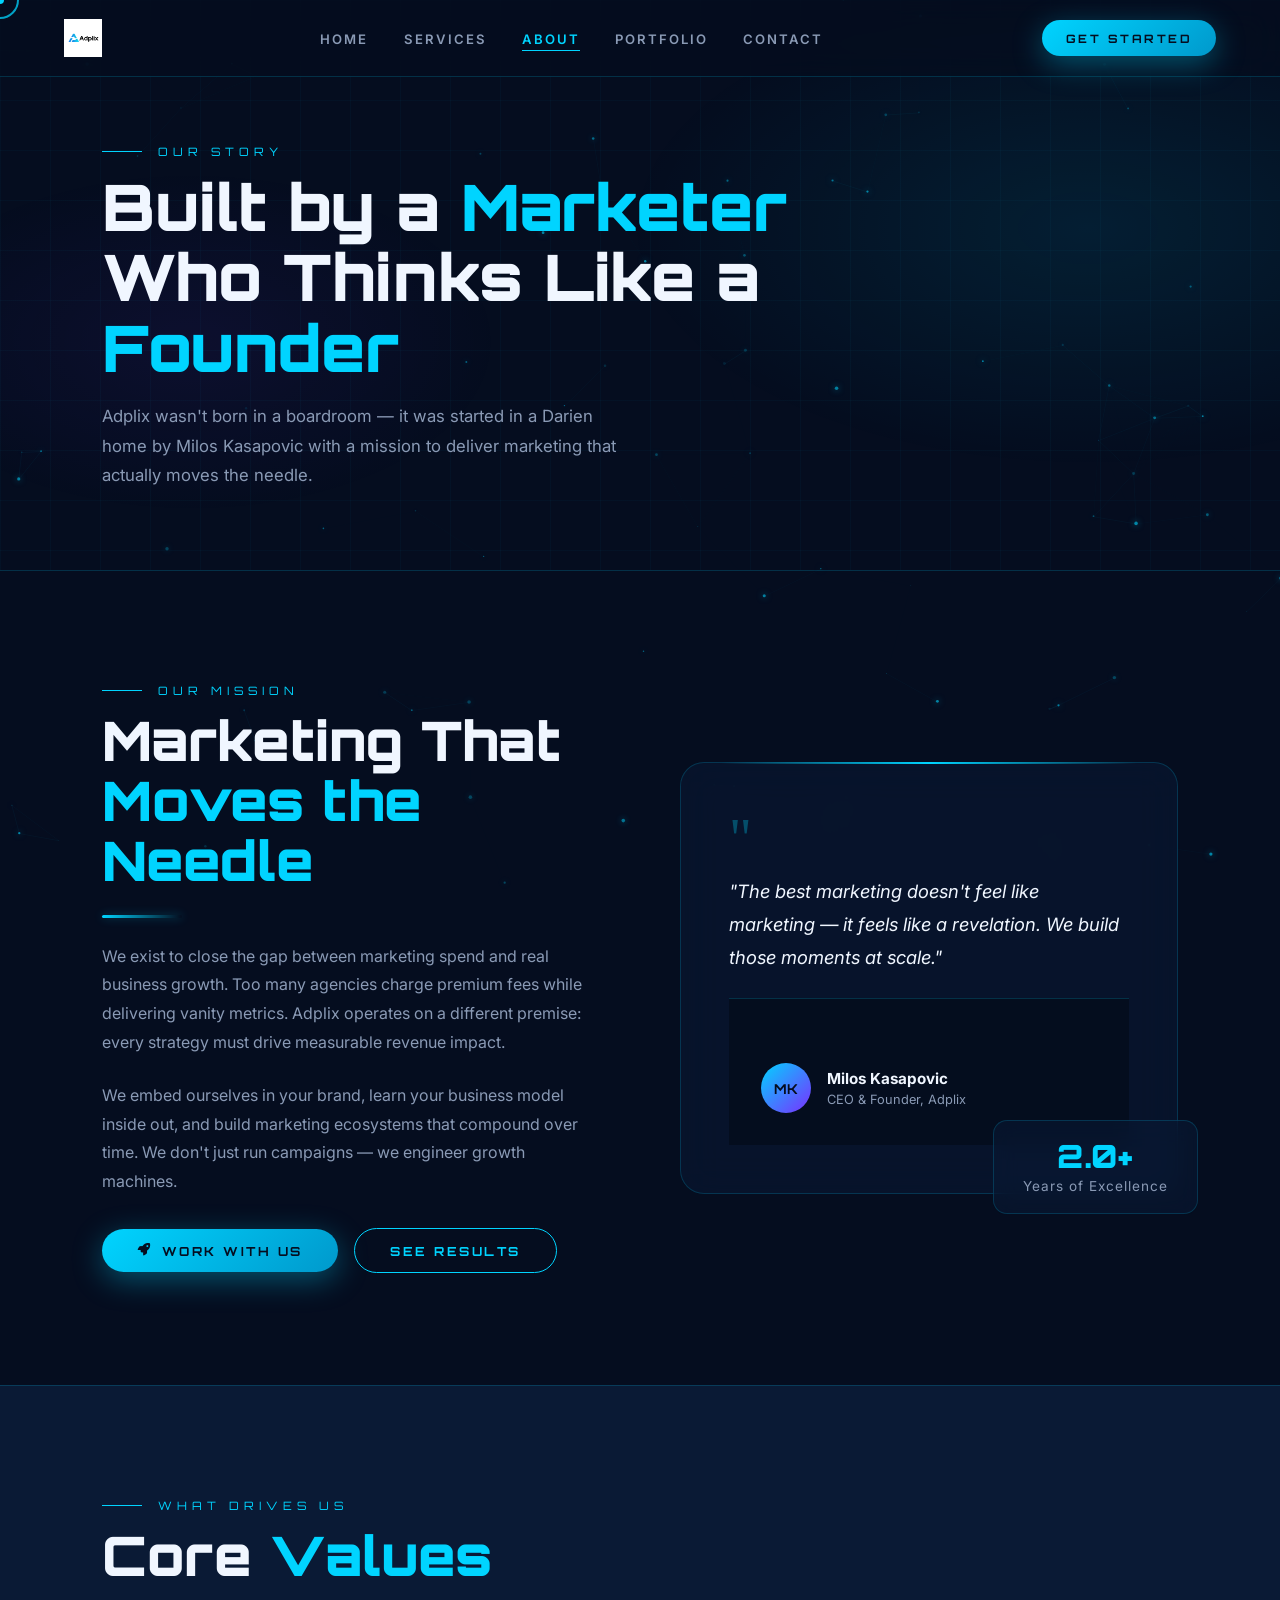
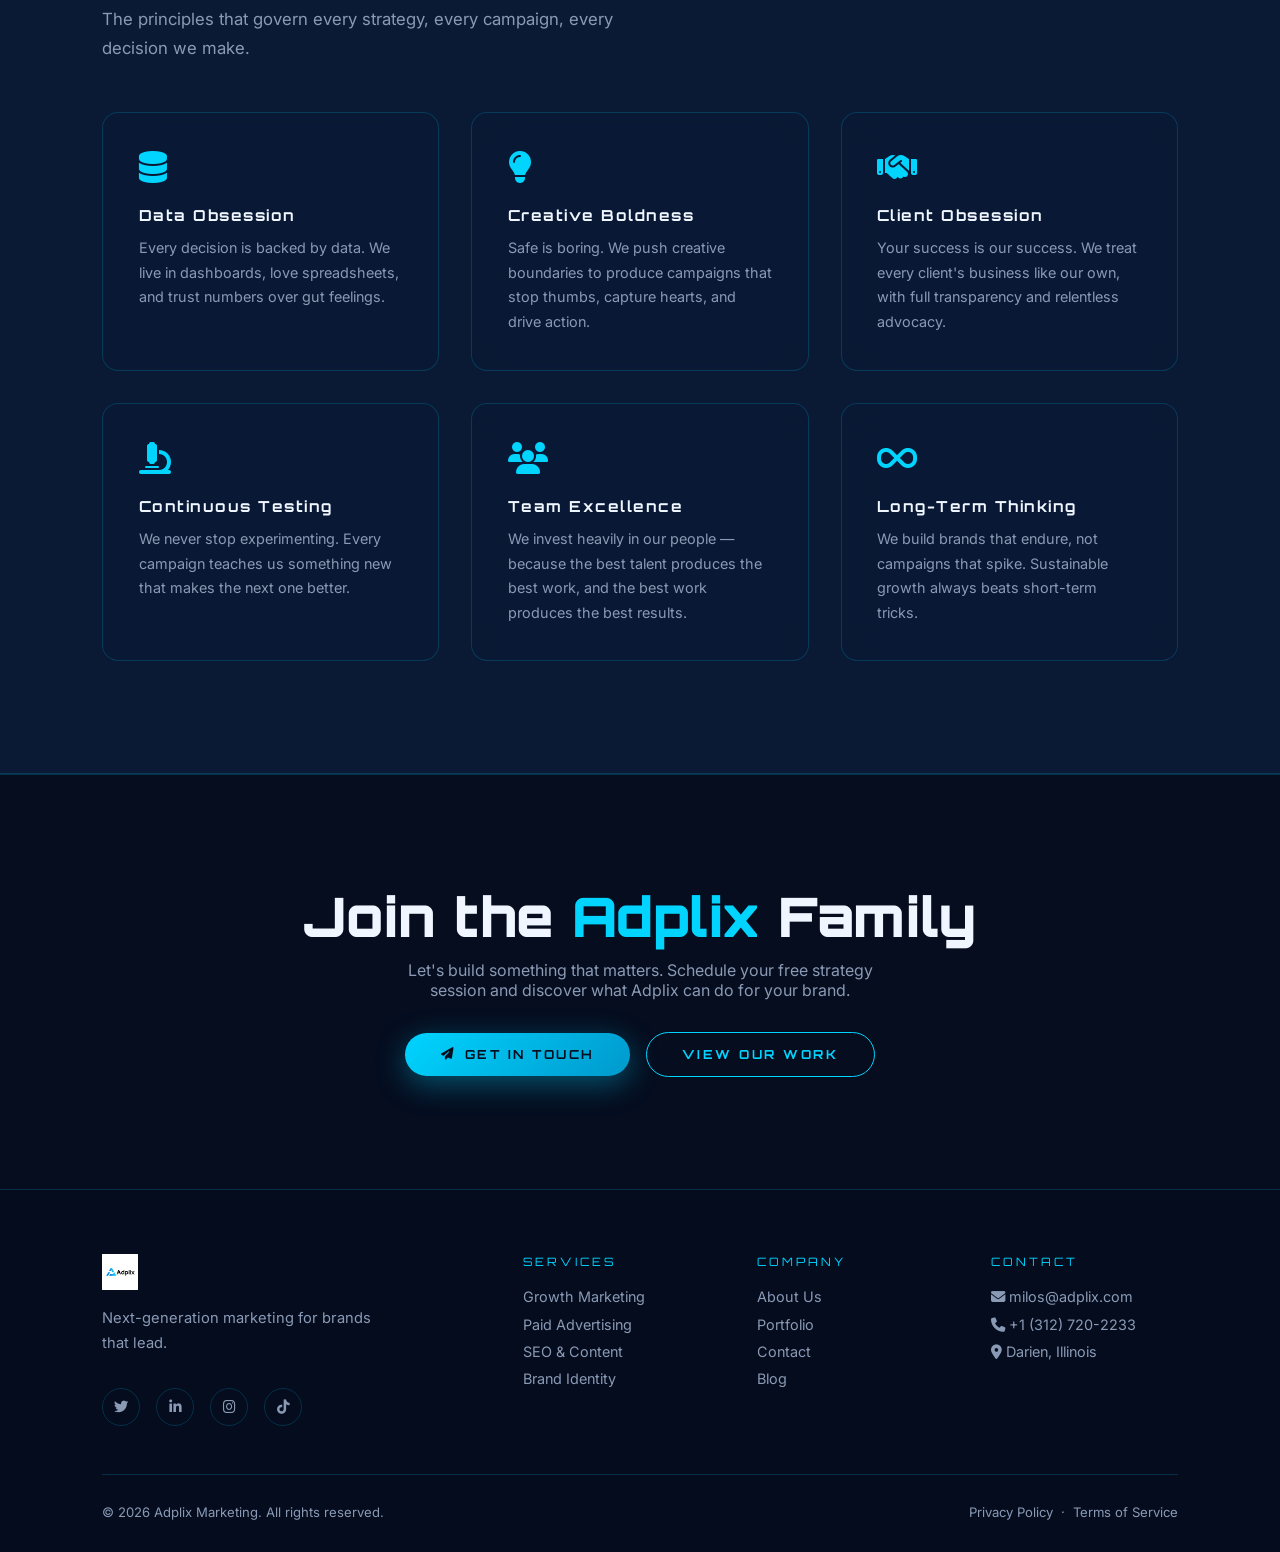
==== commit f10a4e71: "Add Adplix logo image to navbar and footer across all pages Replace text-based brand name with actua" ====
--- a/about.html
+++ b/about.html
@@ -221,7 +221,7 @@
 <div id="page-transition" class="slide-in"></div>
 
 <nav class="nav" role="navigation" aria-label="Main navigation">
-  <a href="index.html" class="nav-logo">AD<span>PLIX</span></a>
+  <a href="index.html" class="nav-logo"><img src="logo.png" alt="Adplix"></a>
   <ul class="nav-links">
     <li><a href="index.html">Home</a></li>
     <li><a href="services.html">Services</a></li>
@@ -345,7 +345,7 @@
 <footer role="contentinfo">
   <div class="footer-grid">
     <div>
-      <div class="footer-brand-name">AD<span>PLIX</span></div>
+      <div class="footer-brand-name"><img src="logo.png" alt="Adplix"></div>
       <p class="footer-desc">Next-generation marketing for brands that lead.</p>
       <div class="social-icons mt-2">
         <a href="#" aria-label="Twitter"><i class="fab fa-twitter"></i></a>
--- a/style.css
+++ b/style.css
@@ -96,14 +96,13 @@
   background: rgba(5, 13, 31, 0.92);
 }
 .nav-logo {
-  font-family: var(--font-head);
-  font-size: 1.65rem;
-  font-weight: 900;
-  letter-spacing: 3px;
-  color: var(--white);
-  text-transform: uppercase;
-}
-.nav-logo span { color: var(--cyan); }
+  display: flex;
+  align-items: center;
+}
+.nav-logo img {
+  height: 38px;
+  width: auto;
+}
 .nav-links { display: flex; gap: 2.2rem; }
 .nav-links a {
   font-size: 0.82rem;
@@ -254,12 +253,12 @@
   gap: 3rem; margin-bottom: 3rem;
 }
 .footer-brand-name {
-  font-family: var(--font-head);
-  font-size: 1.5rem; font-weight: 900;
-  letter-spacing: 3px; color: var(--white);
   margin-bottom: 1rem;
 }
-.footer-brand-name span { color: var(--cyan); }
+.footer-brand-name img {
+  height: 36px;
+  width: auto;
+}
 .footer-desc { color: var(--grey); line-height: 1.7; font-size: 0.92rem; max-width: 280px; }
 .footer-col-title {
   font-family: var(--font-head);
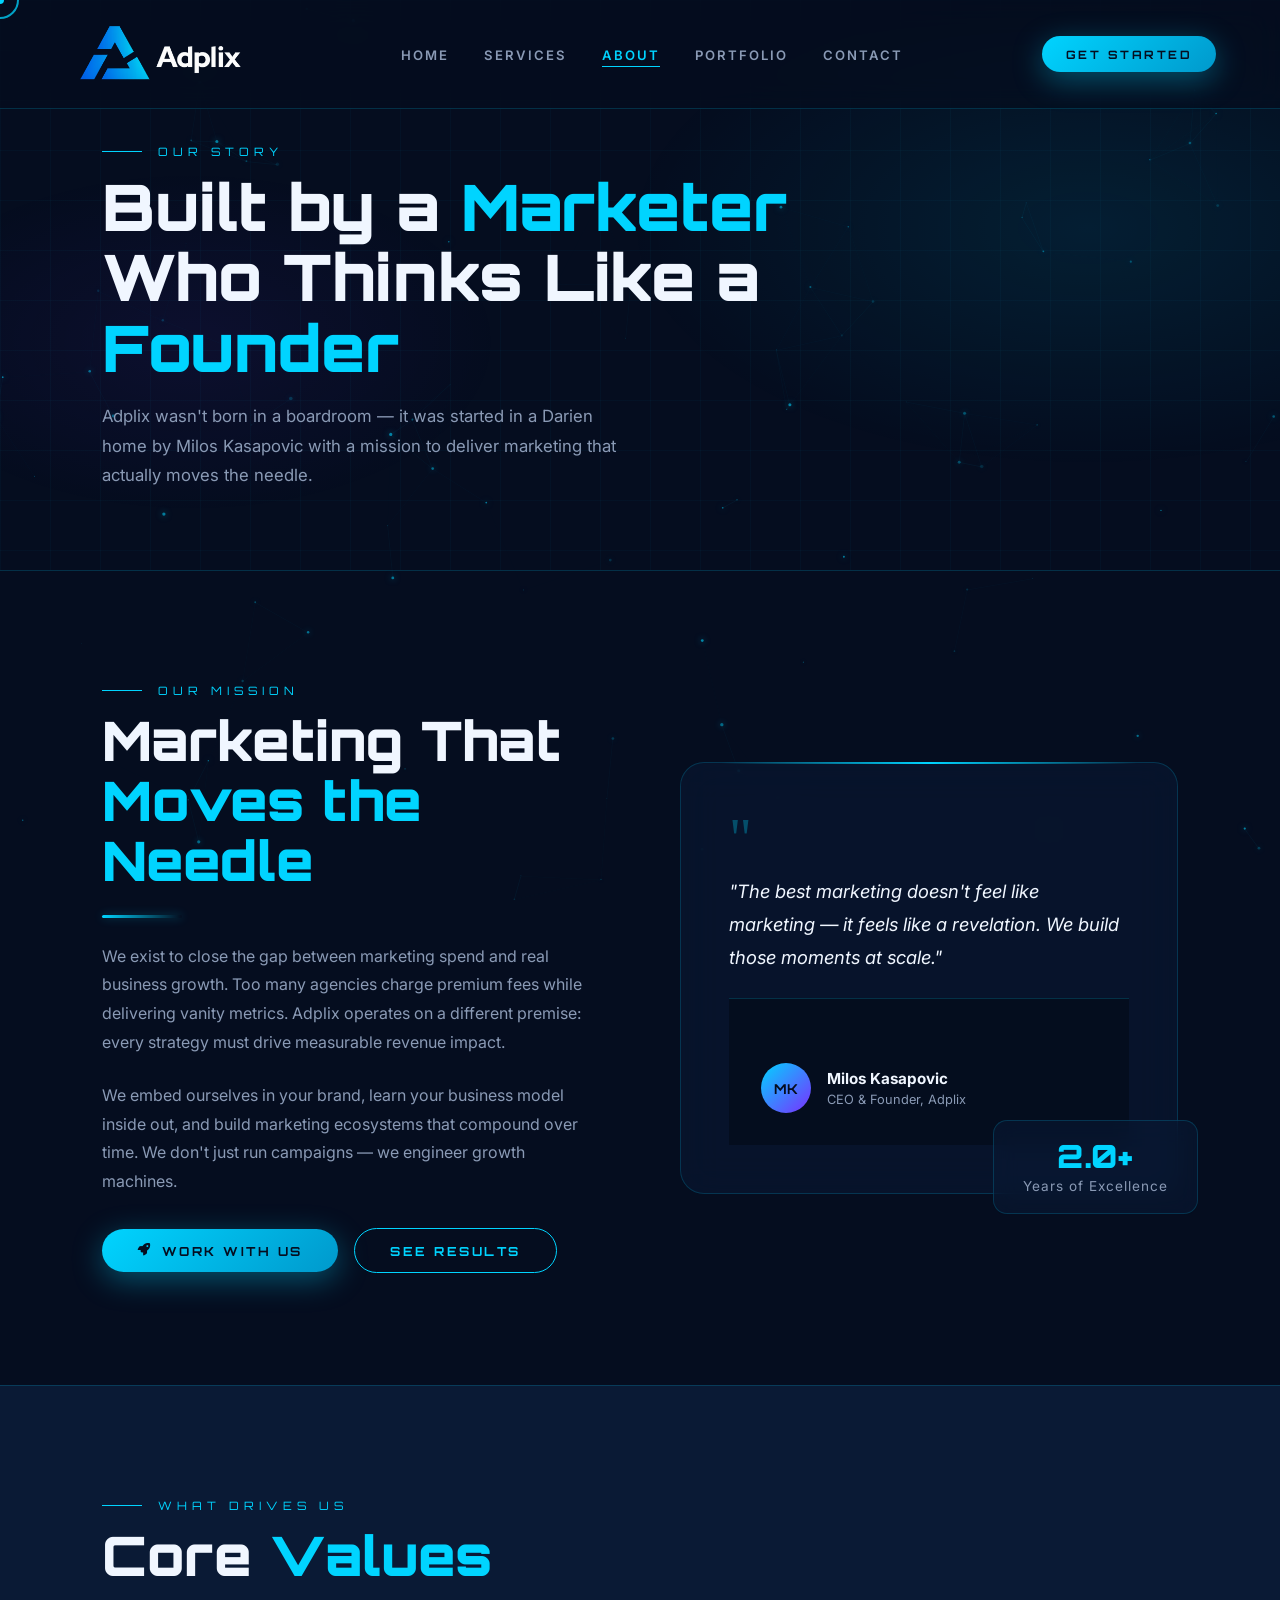
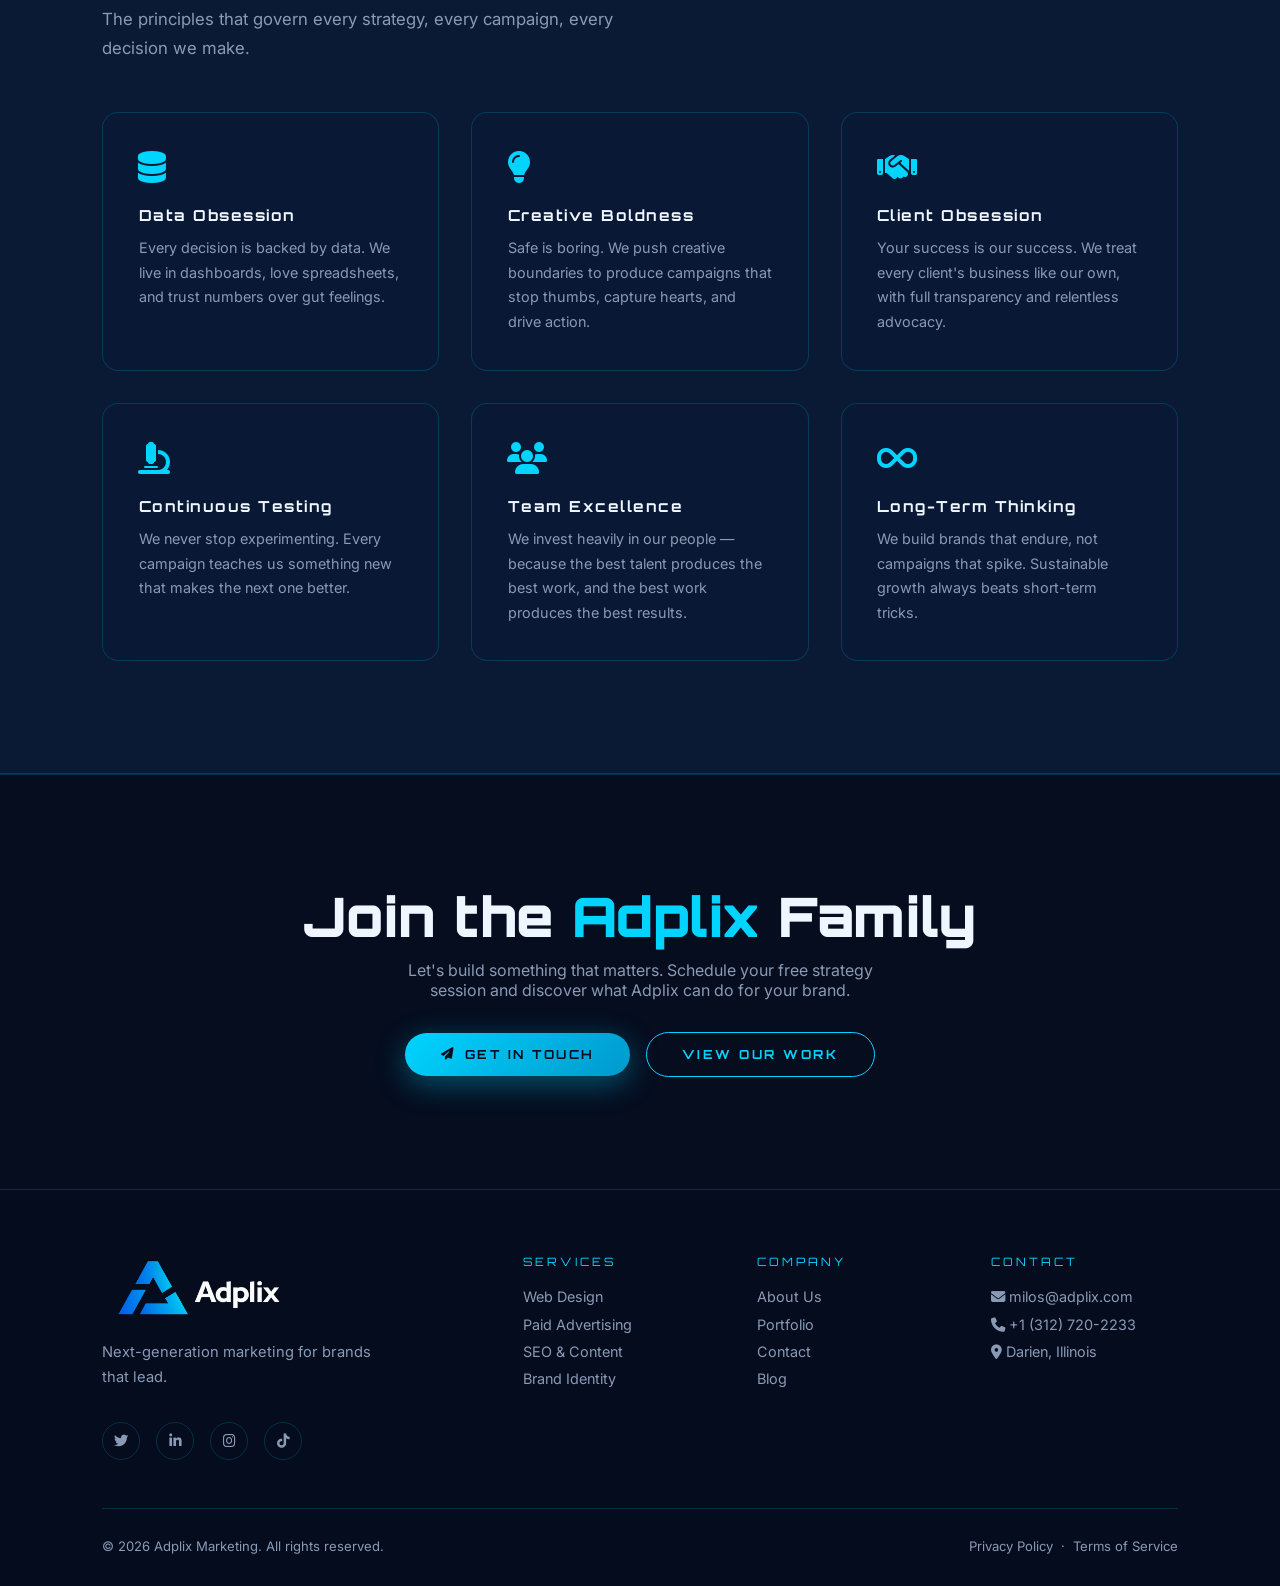
==== commit 07d72267: "Update services to reflect actual offerings Replace Growth Marketing with Web Design & Development, " ====
--- a/about.html
+++ b/about.html
@@ -356,7 +356,7 @@
     </div>
     <div class="footer-col">
       <div class="footer-col-title">Services</div>
-      <a href="services.html">Growth Marketing</a>
+      <a href="services.html">Web Design</a>
       <a href="services.html">Paid Advertising</a>
       <a href="services.html">SEO & Content</a>
       <a href="services.html">Brand Identity</a>
--- a/style.css
+++ b/style.css
@@ -100,7 +100,7 @@
   align-items: center;
 }
 .nav-logo img {
-  height: 38px;
+  height: 70px;
   width: auto;
 }
 .nav-links { display: flex; gap: 2.2rem; }
@@ -256,7 +256,7 @@
   margin-bottom: 1rem;
 }
 .footer-brand-name img {
-  height: 36px;
+  height: 70px;
   width: auto;
 }
 .footer-desc { color: var(--grey); line-height: 1.7; font-size: 0.92rem; max-width: 280px; }
